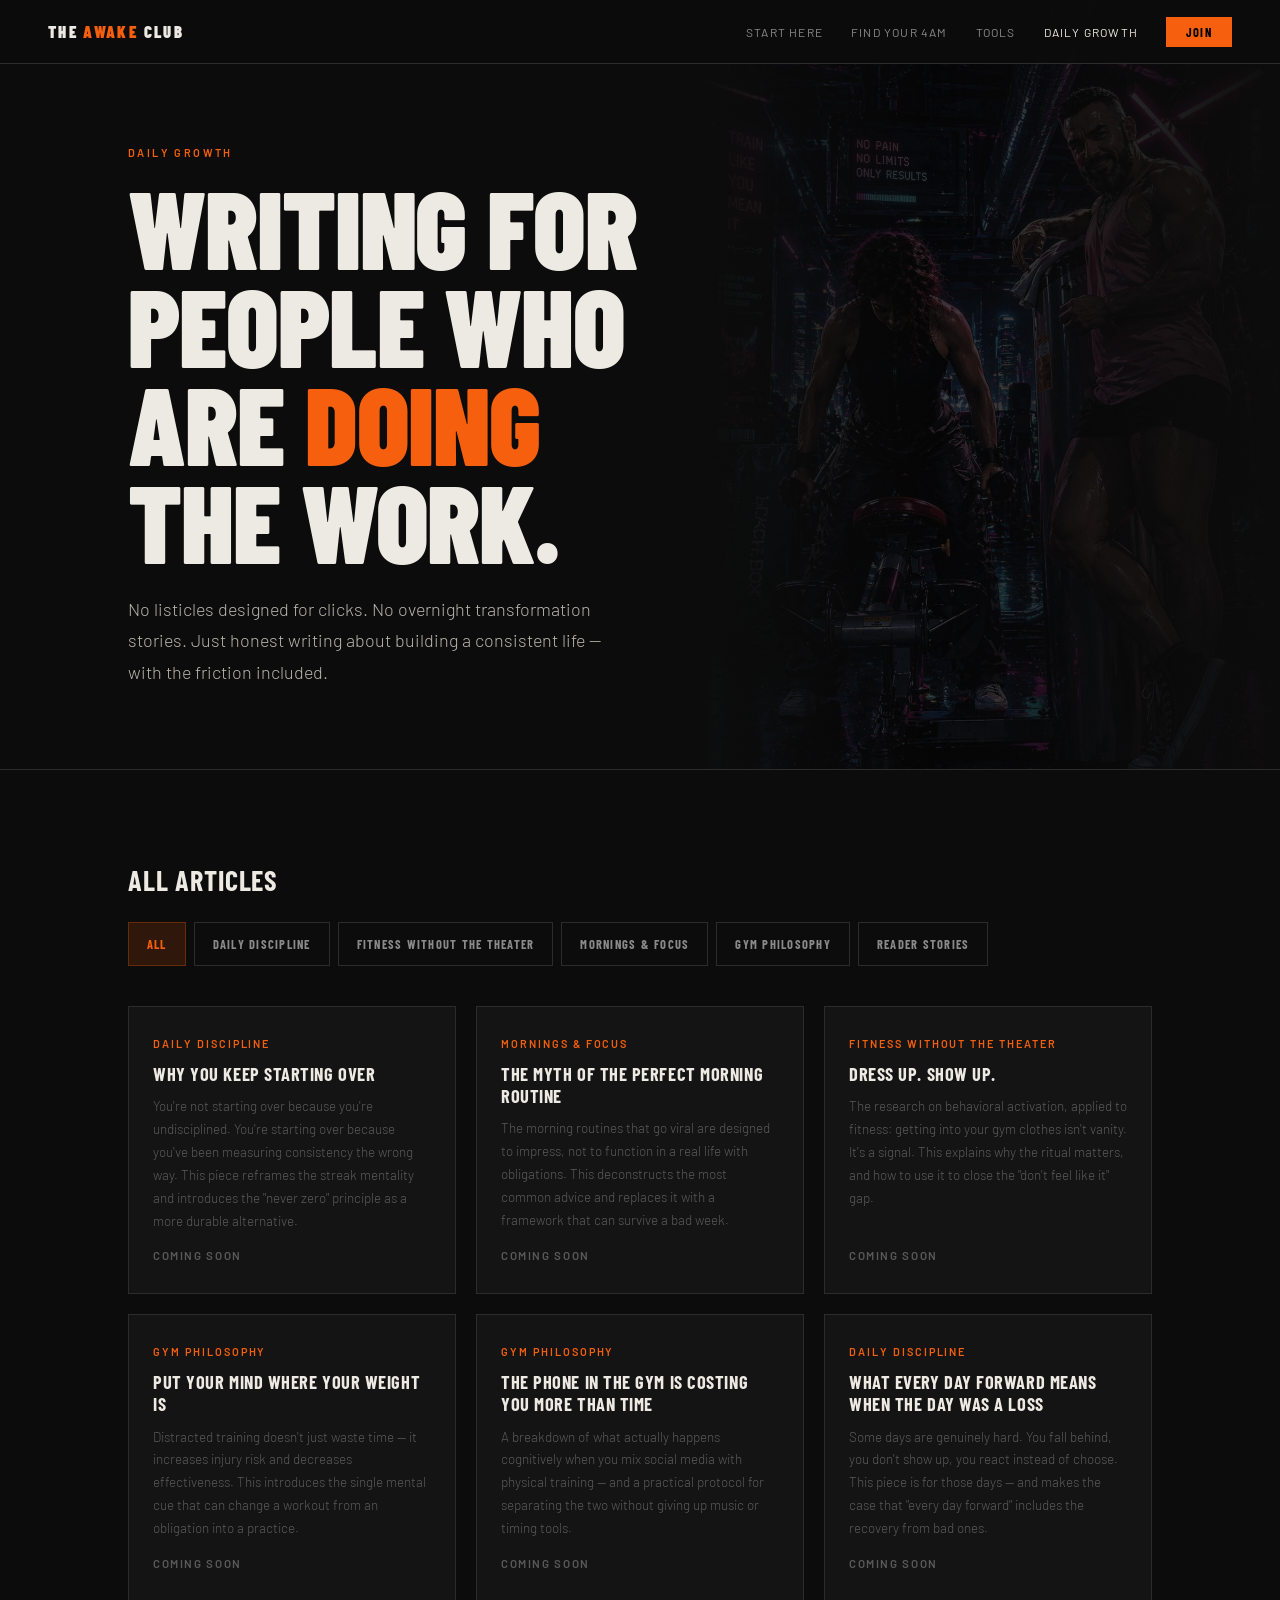
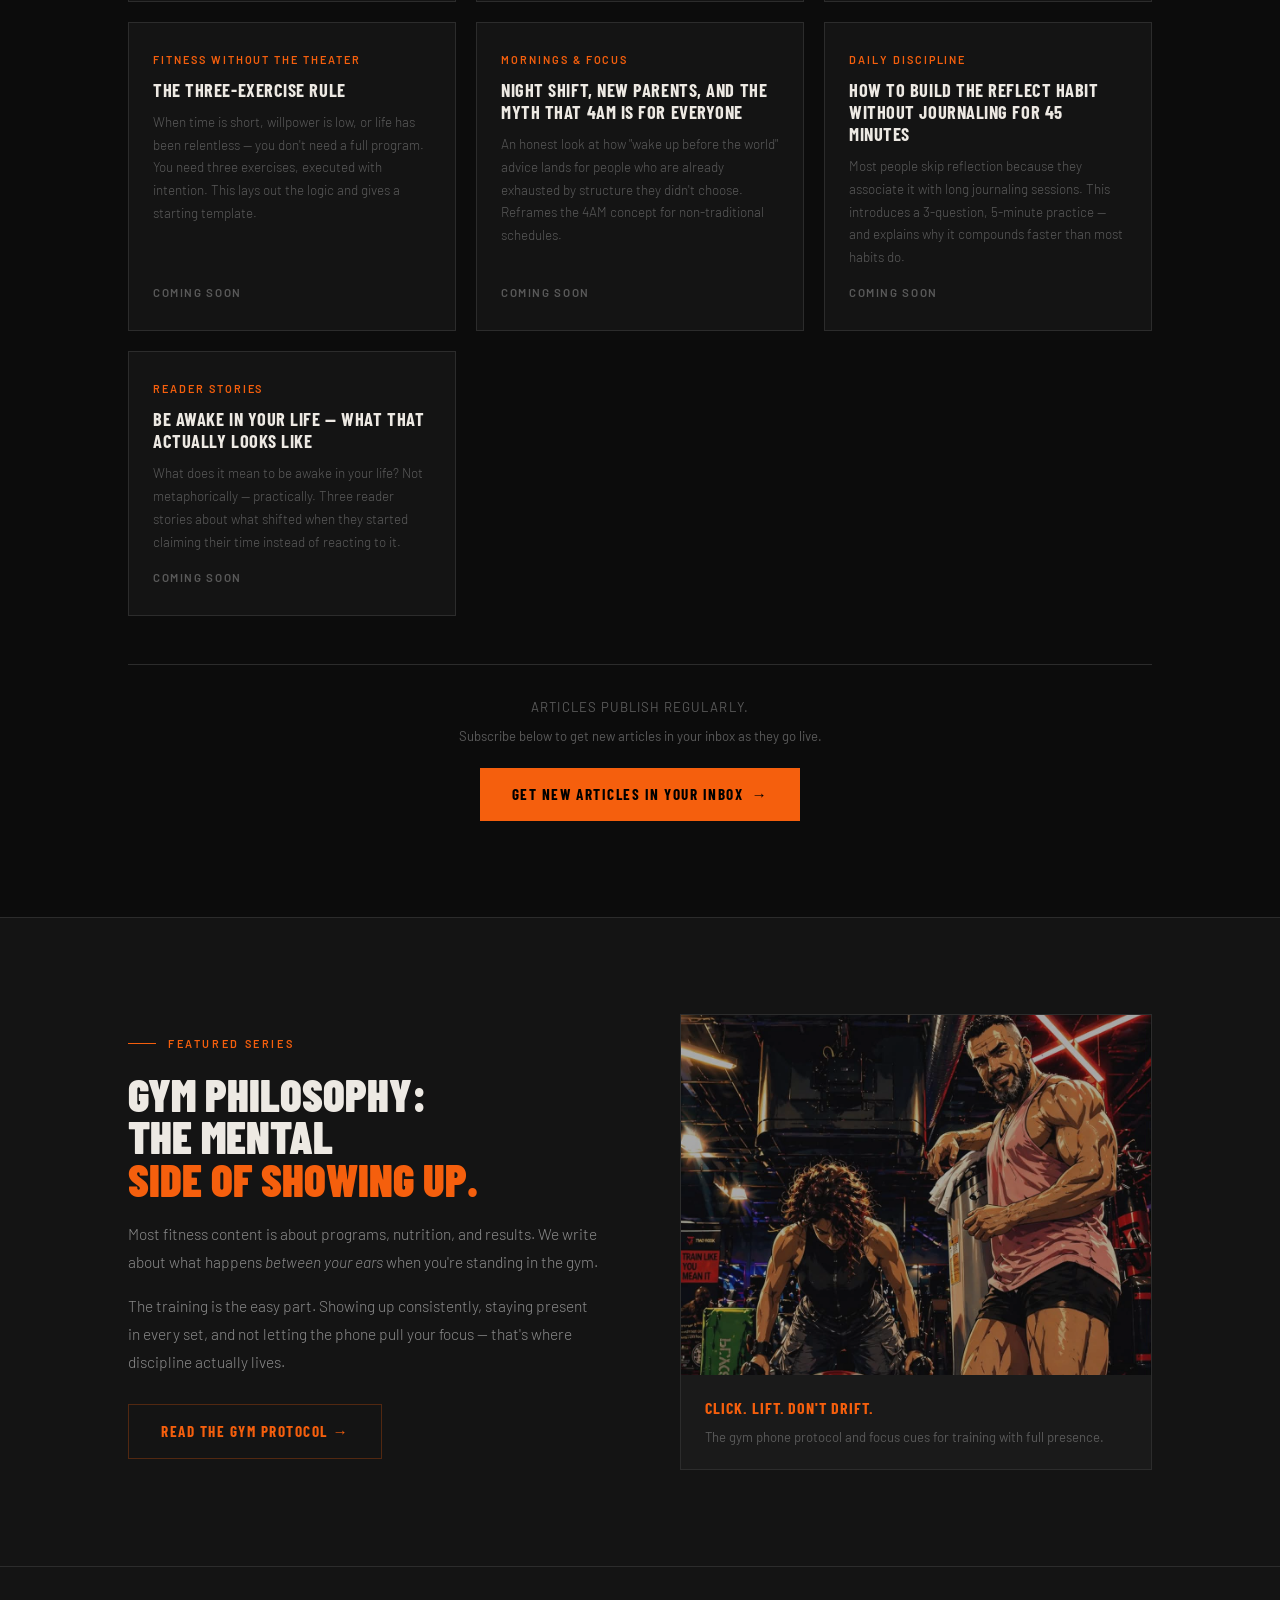
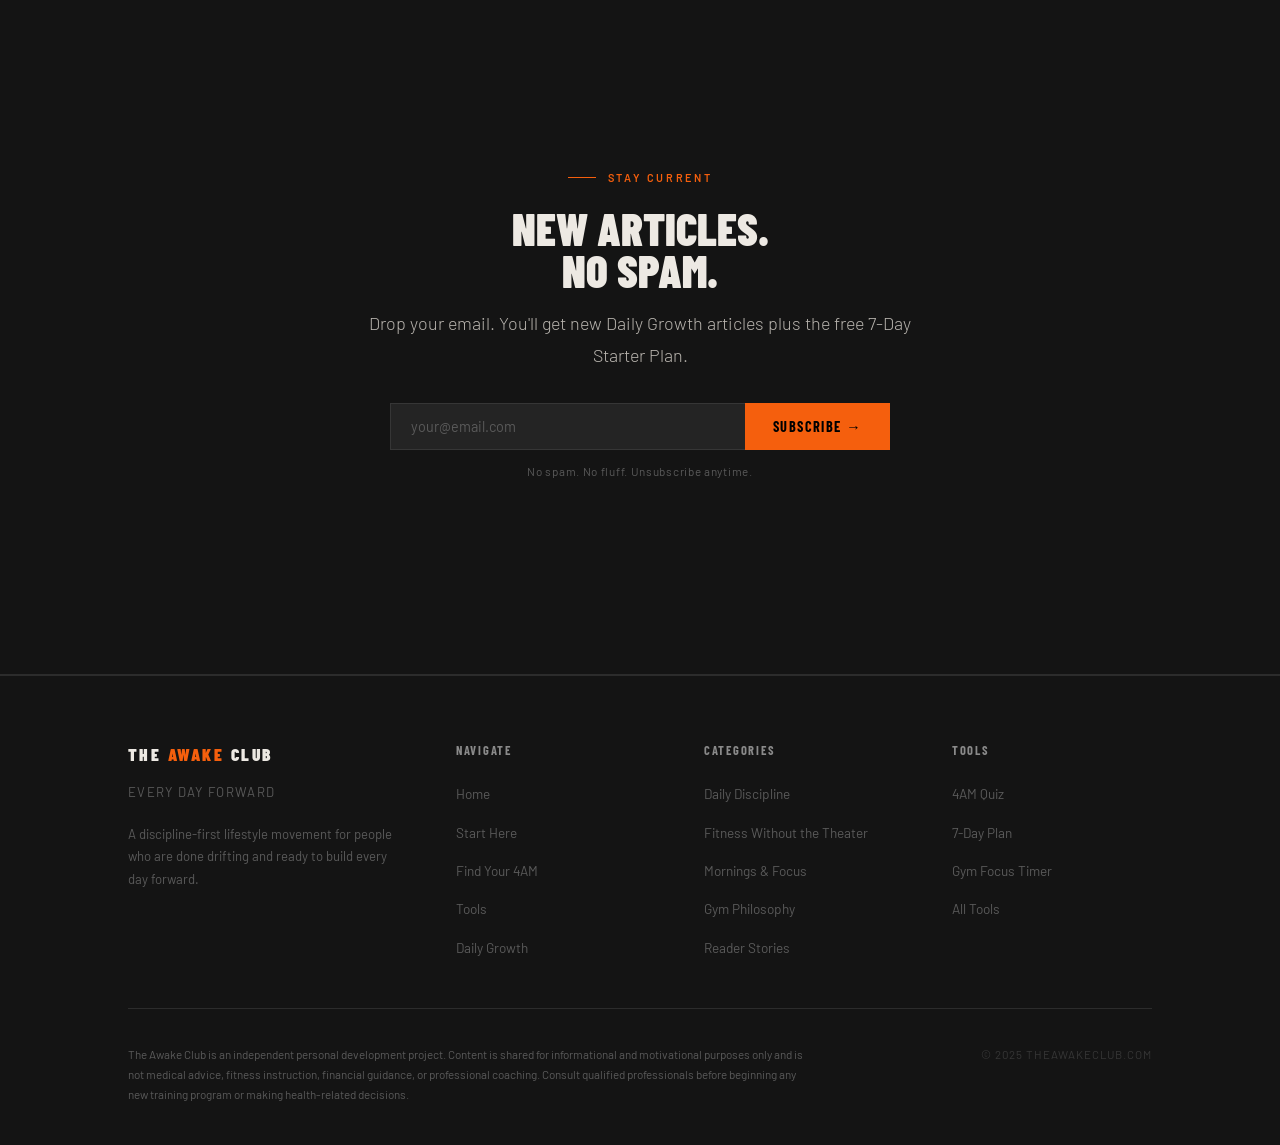
==== daily-growth.html @ c8fefd19 "Upload The Awake Club V1.1 site" ====
<!DOCTYPE html>
<html lang="en">
<head>
  <meta charset="UTF-8">
  <meta name="viewport" content="width=device-width, initial-scale=1.0">
  <title>Daily Growth — Writing for People Who Are Doing the Work | The Awake Club</title>
  <meta name="description" content="Practical writing on discipline, fitness, morning routines, and daily habits from The Awake Club. No fluff. No guaranteed transformations. Honest content for people who actually do the work.">
  <meta name="robots" content="index, follow">
  <link rel="canonical" href="https://theawakeclub.com/daily-growth.html">
  <meta property="og:type" content="website">
  <meta property="og:url" content="https://theawakeclub.com/daily-growth.html">
  <meta property="og:title" content="Daily Growth — The Awake Club">
  <meta property="og:description" content="Practical writing on discipline, fitness, focus, and daily habits. No listicles. No overnight transformations. Just honest writing for people in it.">
  <meta property="og:image" content="https://theawakeclub.com/assets/images/gym-cyberpunk.jpg">
  <link rel="stylesheet" href="style.css">
  <style>
    /*
      FIX #3 — Article cards no longer have fake clickable behavior.
      They show "Coming Soon" labels and don't highlight on hover.
      The CSS .article-card already sets cursor:default and removes hover.
      This block reinforces it and ensures no lingering pointer behavior.
    */
    .article-card {
      cursor: default !important;
      pointer-events: none; /* disable hover state entirely for V1 */
    }
    /* Re-enable pointer events only on the category filter tabs */
    .category-tab { pointer-events: auto; cursor: pointer; }
  </style>
</head>
<body>

<!-- NAV -->
<nav class="site-nav" aria-label="Main navigation">
  <a href="index.html" class="nav-logo">The <span class="accent">Awake</span> Club</a>
  <ul class="nav-links" role="list">
    <li><a href="start-here.html">Start Here</a></li>
    <li><a href="find-your-4am.html">Find Your 4AM</a></li>
    <li><a href="tools.html">Tools</a></li>
    <li><a href="daily-growth.html" class="active">Daily Growth</a></li>
    <li><a href="index.html#community" class="nav-cta">Join</a></li>
  </ul>
  <button class="nav-toggle" aria-label="Open menu" aria-expanded="false">
    <span></span><span></span><span></span>
  </button>
</nav>
<nav class="nav-mobile" aria-label="Mobile navigation">
  <a href="start-here.html">Start Here</a>
  <a href="find-your-4am.html">Find Your 4AM</a>
  <a href="tools.html">Tools</a>
  <a href="daily-growth.html">Daily Growth</a>
  <a href="index.html#community">Join</a>
</nav>

<!-- HERO -->
<section class="page-hero" style="position:relative;overflow:hidden;" aria-labelledby="dg-hed">
  <div style="position:absolute;right:0;top:0;bottom:0;width:45%;overflow:hidden;" aria-hidden="true">
    <img src="assets/images/gym-cyberpunk.jpg" alt=""
         style="width:100%;height:100%;object-fit:cover;object-position:center 15%;filter:brightness(.3) saturate(.6);"
         loading="eager">
    <div style="position:absolute;inset:0;background:linear-gradient(to right, var(--black) 0%, transparent 40%, var(--black) 100%);"></div>
  </div>
  <div class="container" style="position:relative;z-index:1;">
    <p class="eyebrow anim-1" style="margin-bottom:16px;">Daily Growth</p>
    <h1 class="display-xl anim-2" style="margin-bottom:24px;">
      Writing for<br>People Who<br>Are <span class="accent-orange">Doing</span><br>the Work.
    </h1>
    <p class="lead anim-3" style="max-width:480px;">
      No listicles designed for clicks. No overnight transformation stories. Just honest writing about building a consistent life — with the friction included.
    </p>
  </div>
</section>

<!-- ARTICLES + CATEGORY FILTER -->
<section class="section-pad" aria-labelledby="articles-hed">
  <div class="container">

    <div data-reveal>
      <h2 class="display-sm" id="articles-hed" style="margin-bottom:28px;">All Articles</h2>

      <!--
        FIX #3: Category tabs still work (pointer-events: auto in style above).
        Article cards are display-only (pointer-events: none) since no article
        pages exist yet in V1. CTA label changed to "Coming Soon" in the cards below.
      -->
      <div class="category-tabs" role="tablist" aria-label="Filter articles by category">
        <button class="category-tab active" data-filter="all" role="tab" aria-selected="true">All</button>
        <button class="category-tab" data-filter="discipline" role="tab" aria-selected="false">Daily Discipline</button>
        <button class="category-tab" data-filter="fitness" role="tab" aria-selected="false">Fitness Without the Theater</button>
        <button class="category-tab" data-filter="mornings" role="tab" aria-selected="false">Mornings &amp; Focus</button>
        <button class="category-tab" data-filter="gym" role="tab" aria-selected="false">Gym Philosophy</button>
        <button class="category-tab" data-filter="stories" role="tab" aria-selected="false">Reader Stories</button>
      </div>
    </div>

    <!--
      Articles: pointer-events:none via CSS. No <a> wrapper since there's
      nothing to navigate to yet. Changed "Read →" to "Coming Soon" per QA brief option B.
    -->
    <div class="article-grid" data-reveal data-delay="1" role="list" aria-label="Articles" id="articles-list">

      <article class="article-card" data-cat="discipline" role="listitem">
        <span class="article-cat">Daily Discipline</span>
        <h2 class="article-title">Why You Keep Starting Over</h2>
        <p class="article-summary">You're not starting over because you're undisciplined. You're starting over because you've been measuring consistency the wrong way. This piece reframes the streak mentality and introduces the "never zero" principle as a more durable alternative.</p>
        <span class="article-cta">Coming Soon</span>
      </article>

      <article class="article-card" data-cat="mornings" role="listitem">
        <span class="article-cat">Mornings &amp; Focus</span>
        <h2 class="article-title">The Myth of the Perfect Morning Routine</h2>
        <p class="article-summary">The morning routines that go viral are designed to impress, not to function in a real life with obligations. This deconstructs the most common advice and replaces it with a framework that can survive a bad week.</p>
        <span class="article-cta">Coming Soon</span>
      </article>

      <article class="article-card" data-cat="fitness" role="listitem">
        <span class="article-cat">Fitness Without the Theater</span>
        <h2 class="article-title">Dress Up. Show Up.</h2>
        <p class="article-summary">The research on behavioral activation, applied to fitness: getting into your gym clothes isn't vanity. It's a signal. This explains why the ritual matters, and how to use it to close the "don't feel like it" gap.</p>
        <span class="article-cta">Coming Soon</span>
      </article>

      <article class="article-card" data-cat="gym" role="listitem">
        <span class="article-cat">Gym Philosophy</span>
        <h2 class="article-title">Put Your Mind Where Your Weight Is</h2>
        <p class="article-summary">Distracted training doesn't just waste time — it increases injury risk and decreases effectiveness. This introduces the single mental cue that can change a workout from an obligation into a practice.</p>
        <span class="article-cta">Coming Soon</span>
      </article>

      <article class="article-card" data-cat="gym" role="listitem">
        <span class="article-cat">Gym Philosophy</span>
        <h2 class="article-title">The Phone in the Gym Is Costing You More Than Time</h2>
        <p class="article-summary">A breakdown of what actually happens cognitively when you mix social media with physical training — and a practical protocol for separating the two without giving up music or timing tools.</p>
        <span class="article-cta">Coming Soon</span>
      </article>

      <article class="article-card" data-cat="discipline" role="listitem">
        <span class="article-cat">Daily Discipline</span>
        <h2 class="article-title">What Every Day Forward Means When the Day Was a Loss</h2>
        <p class="article-summary">Some days are genuinely hard. You fall behind, you don't show up, you react instead of choose. This piece is for those days — and makes the case that "every day forward" includes the recovery from bad ones.</p>
        <span class="article-cta">Coming Soon</span>
      </article>

      <article class="article-card" data-cat="fitness" role="listitem">
        <span class="article-cat">Fitness Without the Theater</span>
        <h2 class="article-title">The Three-Exercise Rule</h2>
        <p class="article-summary">When time is short, willpower is low, or life has been relentless — you don't need a full program. You need three exercises, executed with intention. This lays out the logic and gives a starting template.</p>
        <span class="article-cta">Coming Soon</span>
      </article>

      <article class="article-card" data-cat="mornings" role="listitem">
        <span class="article-cat">Mornings &amp; Focus</span>
        <h2 class="article-title">Night Shift, New Parents, and the Myth That 4AM Is for Everyone</h2>
        <p class="article-summary">An honest look at how "wake up before the world" advice lands for people who are already exhausted by structure they didn't choose. Reframes the 4AM concept for non-traditional schedules.</p>
        <span class="article-cta">Coming Soon</span>
      </article>

      <article class="article-card" data-cat="discipline" role="listitem">
        <span class="article-cat">Daily Discipline</span>
        <h2 class="article-title">How to Build the Reflect Habit Without Journaling for 45 Minutes</h2>
        <p class="article-summary">Most people skip reflection because they associate it with long journaling sessions. This introduces a 3-question, 5-minute practice — and explains why it compounds faster than most habits do.</p>
        <span class="article-cta">Coming Soon</span>
      </article>

      <article class="article-card" data-cat="stories" role="listitem">
        <span class="article-cat">Reader Stories</span>
        <h2 class="article-title">Be Awake in Your Life — What That Actually Looks Like</h2>
        <p class="article-summary">What does it mean to be awake in your life? Not metaphorically — practically. Three reader stories about what shifted when they started claiming their time instead of reacting to it.</p>
        <span class="article-cta">Coming Soon</span>
      </article>

    </div>

    <div style="margin-top:48px;border-top:1px solid var(--rule);padding-top:32px;text-align:center;" data-reveal>
      <p style="font-size:.82rem;color:var(--muted);letter-spacing:.08em;text-transform:uppercase;margin-bottom:8px;">
        Articles publish regularly.
      </p>
      <p style="font-size:.82rem;color:var(--muted);margin-bottom:20px;">
        Subscribe below to get new articles in your inbox as they go live.
      </p>
      <a href="#subscribe" class="btn btn-primary btn-arrow">Get New Articles in Your Inbox</a>
    </div>

  </div>
</section>

<!-- GYM PHILOSOPHY SPOTLIGHT -->
<section class="section-pad" style="background:var(--charcoal);" aria-labelledby="feature-hed">
  <div class="container">
    <div style="display:grid;grid-template-columns:1fr 1fr;gap:80px;align-items:center;">

      <div data-reveal>
        <p class="section-label">Featured Series</p>
        <h2 class="display-md" id="feature-hed" style="margin-bottom:20px;">
          Gym Philosophy:<br>The Mental<br><span class="accent-orange">Side of Showing Up.</span>
        </h2>
        <p class="body-text" style="margin-bottom:16px;">
          Most fitness content is about programs, nutrition, and results. We write about what happens <em>between your ears</em> when you're standing in the gym.
        </p>
        <p class="body-text" style="margin-bottom:28px;">
          The training is the easy part. Showing up consistently, staying present in every set, and not letting the phone pull your focus — that's where discipline actually lives.
        </p>
        <a href="tools.html#cld-section" class="btn btn-outline-orange">Read the Gym Protocol →</a>
      </div>

      <div data-reveal data-delay="2">
        <div style="border:1px solid var(--rule);overflow:hidden;">
          <img src="assets/images/gym-anime.jpg"
               alt="Stylized training — focus and presence in the gym"
               loading="lazy"
               style="width:100%;height:360px;object-fit:cover;object-position:center 20%;display:block;filter:brightness(.72) saturate(.85);">
          <div style="padding:20px 24px;background:var(--dark);">
            <p style="font-family:var(--font-display);font-weight:700;font-size:1rem;text-transform:uppercase;letter-spacing:.06em;color:var(--orange);">Click. Lift. Don't Drift.</p>
            <p style="font-size:.82rem;color:var(--muted);margin-top:6px;">The gym phone protocol and focus cues for training with full presence.</p>
          </div>
        </div>
      </div>

    </div>
  </div>
</section>

<!-- EMAIL CAPTURE -->
<section class="email-section section-pad" id="subscribe" aria-labelledby="dg-email-hed">
  <div class="email-inner">
    <p class="section-label" style="justify-content:center;" data-reveal>Stay Current</p>
    <h2 class="display-md" id="dg-email-hed" data-reveal data-delay="1" style="margin-bottom:16px;">
      New Articles.<br>No Spam.
    </h2>
    <p class="lead" data-reveal data-delay="2" style="margin-bottom:8px;">
      Drop your email. You'll get new Daily Growth articles plus the free 7-Day Starter Plan.
    </p>
    <div data-reveal data-delay="3">
      <!-- TODO: Connect to Mailchimp / Buttondown / ConvertKit — tag subscriber as "daily-growth" -->
      <form class="email-form" action="#" method="post" aria-label="Subscribe to Daily Growth">
        <input type="email" name="email" placeholder="your@email.com" required aria-label="Email address">
        <button type="submit">Subscribe →</button>
      </form>
      <p class="email-fine">No spam. No fluff. Unsubscribe anytime.</p>
    </div>
  </div>
</section>

<!-- FOOTER -->
<footer class="site-footer" role="contentinfo">
  <div class="container">
    <div class="footer-grid">
      <div class="footer-brand">
        <a href="index.html" class="nav-logo">The <span class="accent">Awake</span> Club</a>
        <p class="footer-tagline">Every Day Forward</p>
        <p>A discipline-first lifestyle movement for people who are done drifting and ready to build every day forward.</p>
      </div>
      <div class="footer-col">
        <h4>Navigate</h4>
        <ul>
          <li><a href="index.html">Home</a></li>
          <li><a href="start-here.html">Start Here</a></li>
          <li><a href="find-your-4am.html">Find Your 4AM</a></li>
          <li><a href="tools.html">Tools</a></li>
          <li><a href="daily-growth.html">Daily Growth</a></li>
        </ul>
      </div>
      <div class="footer-col">
        <h4>Categories</h4>
        <ul>
          <li><a href="daily-growth.html">Daily Discipline</a></li>
          <li><a href="daily-growth.html">Fitness Without the Theater</a></li>
          <li><a href="daily-growth.html">Mornings &amp; Focus</a></li>
          <li><a href="daily-growth.html">Gym Philosophy</a></li>
          <li><a href="daily-growth.html">Reader Stories</a></li>
        </ul>
      </div>
      <div class="footer-col">
        <h4>Tools</h4>
        <ul>
          <li><a href="find-your-4am.html">4AM Quiz</a></li>
          <li><a href="tools.html">7-Day Plan</a></li>
          <li><a href="tools.html">Gym Focus Timer</a></li>
          <li><a href="tools.html">All Tools</a></li>
        </ul>
      </div>
    </div>
    <div class="footer-bottom">
      <p class="footer-disclaimer">
        The Awake Club is an independent personal development project. Content is shared for informational and motivational purposes only and is not medical advice, fitness instruction, financial guidance, or professional coaching. Consult qualified professionals before beginning any new training program or making health-related decisions.
      </p>
      <p class="footer-copy">© 2025 theawakeclub.com</p>
    </div>
  </div>
</footer>

<script src="script.js"></script>
</body>
</html>
---- style.css ----
/* ============================================
   THE AWAKE CLUB — style.css  v1.1
   QA: mobile quiz fix, checklist click fix,
       nav overflow, image crop improvements
   ============================================ */

@import url('https://fonts.googleapis.com/css2?family=Barlow+Condensed:ital,wght@0,300;0,400;0,600;0,700;0,900;1,700&family=Barlow:ital,wght@0,300;0,400;0,500;0,600;1,300&display=swap');

/* ---- RESET & BASE ---- */
*, *::before, *::after { box-sizing: border-box; margin: 0; padding: 0; }

:root {
  --black:         #0c0c0c;
  --charcoal:      #141414;
  --dark:          #1a1a1a;
  --mid:           #242424;
  --rule:          #2c2c2c;
  --rule-light:    #363636;
  --muted:         #5a5a5a;
  --steel:         #8a8a8a;
  --silver:        #b8b4ae;
  --white:         #ede9e3;
  --orange:        #f55f0d;
  --orange-mid:    #c44d0a;
  --orange-glow:   rgba(245,95,13,0.15);
  --orange-border: rgba(245,95,13,0.28);
  --font-display:  'Barlow Condensed', sans-serif;
  --font-body:     'Barlow', sans-serif;
  --max-width:     1120px;
  --nav-height:    64px;
}

html { scroll-behavior: smooth; font-size: 16px; }

body {
  background: var(--black);
  color: var(--white);
  font-family: var(--font-body);
  font-weight: 400;
  line-height: 1.65;
  overflow-x: hidden;
  -webkit-font-smoothing: antialiased;
}

img { max-width: 100%; display: block; }
a { color: inherit; text-decoration: none; }
ul { list-style: none; }

/* ---- UTILITY ---- */
.container { max-width: var(--max-width); margin: 0 auto; padding: 0 48px; }

.section-label {
  display: inline-flex; align-items: center; gap: 12px;
  font-size: 0.68rem; font-weight: 600; letter-spacing: 0.24em;
  text-transform: uppercase; color: var(--orange); margin-bottom: 20px;
}
.section-label::before {
  content: ''; display: block; width: 28px; height: 1px;
  background: var(--orange); flex-shrink: 0;
}

.eyebrow { font-size: 0.68rem; font-weight: 600; letter-spacing: 0.22em; text-transform: uppercase; color: var(--orange); }

/* ---- BUTTONS ---- */
.btn {
  display: inline-flex; align-items: center; gap: 8px;
  font-family: var(--font-display); font-weight: 700; font-size: 0.95rem;
  letter-spacing: 0.1em; text-transform: uppercase;
  padding: 14px 32px; cursor: pointer; border: none;
  transition: all 0.2s ease; position: relative; text-decoration: none;
}
.btn-primary { background: var(--orange); color: #000; }
.btn-primary:hover { background: #ff7228; transform: translateY(-1px); box-shadow: 0 8px 24px rgba(245,95,13,0.3); }
.btn-ghost { background: transparent; color: var(--white); border: 1px solid var(--rule-light); }
.btn-ghost:hover { border-color: var(--steel); background: rgba(255,255,255,0.04); }
.btn-outline-orange { background: transparent; color: var(--orange); border: 1px solid var(--orange-border); }
.btn-outline-orange:hover { background: var(--orange-glow); border-color: var(--orange); }
.btn-arrow::after { content: '→'; font-style: normal; }

/* ---- NAVIGATION ---- */
.site-nav {
  position: fixed; top: 0; left: 0; right: 0; z-index: 200;
  height: var(--nav-height);
  display: flex; align-items: center; justify-content: space-between;
  /* FIX: prevent overflow on narrow viewports */
  padding: 0 48px;
  min-width: 0;
  background: rgba(12,12,12,0.93);
  backdrop-filter: blur(12px); -webkit-backdrop-filter: blur(12px);
  border-bottom: 1px solid var(--rule);
  transition: background 0.3s;
}
.nav-logo {
  font-family: var(--font-display); font-weight: 900; font-size: 1.05rem;
  letter-spacing: 0.14em; text-transform: uppercase; color: var(--white);
  white-space: nowrap; flex-shrink: 0;
}
.nav-logo .accent { color: var(--orange); }

.nav-links { display: flex; align-items: center; gap: 28px; }
.nav-links a {
  font-size: 0.75rem; letter-spacing: 0.1em; text-transform: uppercase;
  color: var(--steel); transition: color 0.2s; white-space: nowrap;
}
.nav-links a:hover, .nav-links a.active { color: var(--white); }
.nav-cta {
  background: var(--orange) !important; color: #000 !important;
  padding: 8px 20px;
  font-family: var(--font-display); font-weight: 700 !important;
  font-size: 0.78rem !important; letter-spacing: 0.1em !important;
}
.nav-cta:hover { background: #ff7228 !important; }

/* FIX: Hamburger — min tap target 44px */
.nav-toggle {
  display: none; flex-direction: column; gap: 5px; cursor: pointer;
  background: none; border: none;
  padding: 10px; /* increases tap area */
  min-width: 44px; min-height: 44px;
  align-items: center; justify-content: center;
}
.nav-toggle span { display: block; width: 24px; height: 1.5px; background: var(--white); transition: all 0.3s; }

/* Mobile nav — FIX: no overflow, properly contained */
.nav-mobile {
  display: none;
  position: fixed;
  top: var(--nav-height); left: 0; right: 0;
  /* FIX: full viewport width, no overflow */
  width: 100%; max-width: 100vw;
  background: var(--charcoal);
  border-bottom: 1px solid var(--rule);
  padding: 24px 20px;
  z-index: 199;
  flex-direction: column; gap: 4px;
  /* FIX: prevent body scroll when open */
  overflow-y: auto;
}
.nav-mobile.open { display: flex; }
.nav-mobile a {
  font-size: 1.05rem; letter-spacing: 0.08em; text-transform: uppercase;
  color: var(--silver); font-family: var(--font-display); font-weight: 700;
  transition: color 0.2s;
  /* FIX: 44px min tap target on mobile */
  padding: 12px 8px;
  border-bottom: 1px solid var(--rule);
  display: block;
  min-height: 44px;
}
.nav-mobile a:last-child { border-bottom: none; }
.nav-mobile a:hover { color: var(--orange); }

/* ---- PAGE HERO ---- */
.page-hero {
  padding-top: calc(var(--nav-height) + 80px);
  padding-bottom: 80px;
  border-bottom: 1px solid var(--rule);
}

/* ---- SECTION DEFAULTS ---- */
section { border-bottom: 1px solid var(--rule); }
.section-pad { padding: 96px 0; }
.section-pad-sm { padding: 64px 0; }

/* ---- TYPOGRAPHY ---- */
.display-xl {
  font-family: var(--font-display); font-weight: 900;
  font-size: clamp(4rem, 8.5vw, 9rem);
  line-height: 0.9; text-transform: uppercase; letter-spacing: -0.01em;
}
.display-lg {
  font-family: var(--font-display); font-weight: 900;
  font-size: clamp(2.8rem, 5vw, 5rem);
  line-height: 0.93; text-transform: uppercase; letter-spacing: -0.01em;
}
.display-md {
  font-family: var(--font-display); font-weight: 900;
  font-size: clamp(2rem, 3.5vw, 3.4rem);
  line-height: 0.95; text-transform: uppercase;
}
.display-sm {
  font-family: var(--font-display); font-weight: 700;
  font-size: clamp(1.4rem, 2.2vw, 2rem);
  line-height: 1; text-transform: uppercase; letter-spacing: 0.03em;
}
.accent-orange { color: var(--orange); }

.lead { font-size: clamp(1rem, 1.4vw, 1.12rem); font-weight: 300; color: var(--silver); line-height: 1.78; }
.lead strong { color: var(--white); font-weight: 500; }
.body-text { font-size: 0.97rem; font-weight: 300; color: var(--steel); line-height: 1.8; }
.body-text strong { color: var(--silver); font-weight: 500; }

/* ---- DIVIDERS ---- */
.hr-rule { border: none; border-top: 1px solid var(--rule); margin: 48px 0; }

/* ---- PRINCIPLE STACK ---- */
.principle-stack {
  display: flex; flex-direction: column; gap: 1px;
  background: var(--rule); border: 1px solid var(--rule);
}
.principle-item { background: var(--charcoal); padding: 22px 28px; display: flex; flex-direction: column; gap: 4px; }
.principle-item:hover { background: var(--dark); }
.principle-word { font-family: var(--font-display); font-weight: 700; font-size: 1.2rem; text-transform: uppercase; letter-spacing: 0.05em; color: var(--white); line-height: 1; }
.principle-desc { font-size: 0.75rem; color: var(--muted); letter-spacing: 0.06em; text-transform: uppercase; }

/* ---- AWAKE CODE GRID ---- */
.code-grid { display: grid; grid-template-columns: repeat(4, 1fr); gap: 1px; background: var(--rule); }
.code-card {
  background: var(--black); padding: 40px 28px 36px;
  position: relative; overflow: hidden; transition: background 0.25s;
}
.code-card:hover { background: var(--charcoal); }
.code-card::before {
  content: attr(data-num); position: absolute; top: 16px; right: 18px;
  font-family: var(--font-display); font-weight: 900; font-size: 5rem; line-height: 1;
  color: rgba(255,255,255,0.03); pointer-events: none;
}
.code-word { display: block; font-family: var(--font-display); font-weight: 900; font-size: 2.1rem; text-transform: uppercase; letter-spacing: 0.04em; color: var(--orange); margin-bottom: 14px; }
.code-tagline { font-family: var(--font-display); font-weight: 700; font-size: 0.95rem; text-transform: uppercase; letter-spacing: 0.05em; color: var(--white); margin-bottom: 14px; line-height: 1.3; }
.code-body { font-size: 0.86rem; font-weight: 300; color: var(--muted); line-height: 1.75; }

/* ---- GYM TENETS ---- */
.tenet-grid { display: grid; grid-template-columns: repeat(3, 1fr); gap: 20px; }
.tenet-card { border: 1px solid var(--rule); padding: 32px 28px; transition: border-color 0.2s, background 0.2s; }
.tenet-card:hover { border-color: var(--rule-light); background: var(--charcoal); }
.tenet-hed { font-family: var(--font-display); font-weight: 900; font-size: 1.3rem; text-transform: uppercase; letter-spacing: 0.04em; color: var(--orange); margin-bottom: 14px; line-height: 1.1; }
.tenet-body { font-size: 0.88rem; font-weight: 300; color: var(--muted); line-height: 1.75; }

/* ---- TOOLS GRID ---- */
.tools-grid { display: grid; grid-template-columns: repeat(3, 1fr); gap: 1px; background: var(--rule); border: 1px solid var(--rule); }
.tool-card {
  background: var(--charcoal); padding: 32px 28px;
  display: flex; flex-direction: column; gap: 12px;
  transition: background 0.2s; position: relative;
  text-decoration: none; color: inherit;
}
.tool-card:hover { background: var(--dark); }
.tool-card.coming-soon { opacity: 0.5; pointer-events: none; }
.tool-icon { font-size: 1.4rem; line-height: 1; margin-bottom: 4px; color: var(--orange); }
.tool-name { font-family: var(--font-display); font-weight: 700; font-size: 1.05rem; text-transform: uppercase; letter-spacing: 0.06em; color: var(--white); line-height: 1.2; }
.tool-desc { font-size: 0.84rem; font-weight: 300; color: var(--muted); line-height: 1.65; flex: 1; }
.tool-status { font-size: 0.68rem; font-weight: 600; letter-spacing: 0.16em; text-transform: uppercase; color: var(--orange); margin-top: auto; }
.tool-status.soon { color: var(--muted); }
.tool-arrow { position: absolute; top: 28px; right: 24px; font-size: 1rem; color: var(--rule-light); transition: color 0.2s, transform 0.2s; }
.tool-card:hover .tool-arrow { color: var(--orange); transform: translate(2px, -2px); }

/* ---- ARTICLE CARDS ---- */
.article-grid { display: grid; grid-template-columns: repeat(3, 1fr); gap: 20px; }
.article-card {
  background: var(--charcoal); padding: 28px 24px;
  border: 1px solid var(--rule); display: flex; flex-direction: column; gap: 10px;
  transition: border-color 0.2s, background 0.2s; text-decoration: none; color: inherit;
  /* FIX: remove pointer cursor since cards don't navigate yet */
  cursor: default;
}
/* FIX: no hover highlight since cards don't go anywhere in V1 */
.article-cat { font-size: 0.68rem; font-weight: 600; letter-spacing: 0.18em; text-transform: uppercase; color: var(--orange); }
.article-title { font-family: var(--font-display); font-weight: 700; font-size: 1.15rem; text-transform: uppercase; letter-spacing: 0.03em; color: var(--white); line-height: 1.2; }
.article-summary { font-size: 0.84rem; font-weight: 300; color: var(--muted); line-height: 1.7; flex: 1; }
/* FIX: "Coming Soon" label instead of fake "Read →" CTA */
.article-cta {
  font-size: 0.72rem; font-weight: 600; letter-spacing: 0.14em;
  text-transform: uppercase; color: var(--muted); margin-top: 4px;
}

/* ---- EMAIL CAPTURE ---- */
.email-section { background: var(--charcoal); }
.email-inner { max-width: 640px; margin: 0 auto; text-align: center; padding: 96px 48px; }
.email-form { display: flex; gap: 0; margin: 32px auto 12px; max-width: 500px; }
.email-form input[type="email"] {
  flex: 1; background: var(--mid); border: 1px solid var(--rule-light); border-right: none;
  color: var(--white); font-family: var(--font-body); font-size: 0.9rem;
  padding: 14px 20px; outline: none; transition: border-color 0.2s;
  /* FIX: prevent shrinking below readable size on mobile */
  min-width: 0;
}
.email-form input[type="email"]:focus { border-color: var(--orange); }
.email-form input[type="email"]::placeholder { color: var(--muted); }
.email-form button {
  background: var(--orange); color: #000; border: none;
  font-family: var(--font-display); font-weight: 700; font-size: 0.9rem;
  letter-spacing: 0.1em; text-transform: uppercase;
  padding: 14px 28px; cursor: pointer; white-space: nowrap;
  transition: background 0.2s;
  /* FIX: 44px min tap target */
  min-height: 44px;
}
.email-form button:hover { background: #ff7228; }
.email-fine { font-size: 0.73rem; color: var(--muted); letter-spacing: 0.06em; }

/* ---- BLOCKQUOTE / PULL QUOTE ---- */
.pull-quote { border-left: 3px solid var(--orange); padding: 16px 0 16px 28px; margin: 40px 0; }
.pull-quote p { font-family: var(--font-display); font-weight: 700; font-size: clamp(1.3rem, 2.2vw, 1.8rem); text-transform: uppercase; letter-spacing: 0.04em; color: var(--white); line-height: 1.25; }

/* ---- IMAGE TREATMENTS ---- */
.img-overlay { position: relative; overflow: hidden; }
.img-overlay img { width: 100%; height: 100%; object-fit: cover; display: block; }
.img-overlay::after { content: ''; position: absolute; inset: 0; background: linear-gradient(to right, rgba(12,12,12,0.88) 0%, rgba(12,12,12,0.3) 60%, transparent 100%); pointer-events: none; }
.img-overlay.overlay-bottom::after { background: linear-gradient(to top, rgba(12,12,12,0.9) 0%, rgba(12,12,12,0.4) 50%, transparent 100%); }
.img-overlay.overlay-uniform::after { background: rgba(12,12,12,0.6); }

/* ============================================
   QUIZ — Mobile-first approach (FIX #1)
   ============================================ */
.quiz-question {
  border: 1px solid var(--rule);
  padding: 28px 24px 24px;
  margin-bottom: 16px;
  background: var(--charcoal);
}
.quiz-q-text {
  font-family: var(--font-display); font-weight: 700; font-size: 1.05rem;
  text-transform: uppercase; letter-spacing: 0.04em; color: var(--white);
  margin-bottom: 16px; line-height: 1.3;
}
.quiz-q-num { color: var(--orange); margin-right: 8px; }

.quiz-options { display: flex; flex-direction: column; gap: 8px; }

/* FIX: quiz option rows — full width, proper tap targets, no cramping */
.quiz-option {
  display: flex; align-items: flex-start; gap: 12px;
  padding: 12px 16px;
  border: 1px solid var(--rule); cursor: pointer;
  transition: border-color 0.18s, background 0.18s;
  background: var(--dark);
  /* FIX: min tap target */
  min-height: 44px;
  width: 100%;
}
.quiz-option:hover { border-color: var(--orange-border); background: var(--orange-glow); }
.quiz-option input[type="radio"] {
  accent-color: var(--orange);
  /* FIX: larger click target for the radio itself */
  width: 18px; height: 18px;
  min-width: 18px; min-height: 18px;
  flex-shrink: 0; margin-top: 3px;
  cursor: pointer;
}
.quiz-option label {
  font-size: 0.88rem; color: var(--silver); cursor: pointer;
  line-height: 1.5;
  /* FIX: label takes full remaining width for click area */
  flex: 1;
  display: block;
}

/* FIX: quiz result card — full width, readable on mobile */
.quiz-result-card {
  background: var(--charcoal);
  border: 1px solid var(--orange-border);
  padding: 32px 24px;
  margin-top: 8px;
  /* FIX: no overflow, full width */
  width: 100%;
  box-sizing: border-box;
}

/* ---- CATEGORY PILLS ---- */
.category-tabs { display: flex; flex-wrap: wrap; gap: 8px; margin-bottom: 40px; }
.category-tab {
  font-family: var(--font-display); font-size: 0.78rem; font-weight: 700;
  letter-spacing: 0.1em; text-transform: uppercase; padding: 8px 18px;
  border: 1px solid var(--rule); color: var(--steel); cursor: pointer;
  transition: all 0.18s; background: none;
  /* FIX: min tap target */
  min-height: 44px;
}
.category-tab:hover, .category-tab.active { border-color: var(--orange-border); color: var(--orange); background: var(--orange-glow); }

/* ---- COMMUNITY SECTION ---- */
.community-section { background: var(--dark); }
.check-in-grid { display: grid; grid-template-columns: repeat(4, 1fr); gap: 1px; background: var(--rule); border: 1px solid var(--rule); margin: 40px 0; }
.check-item { background: var(--charcoal); padding: 24px 20px; text-align: center; }
.check-icon { font-size: 1.5rem; margin-bottom: 10px; display: block; }
.check-label { font-family: var(--font-display); font-weight: 700; font-size: 0.88rem; text-transform: uppercase; letter-spacing: 0.08em; color: var(--silver); }

/* ---- FOOTER ---- */
.site-footer { background: var(--charcoal); border-top: 1px solid var(--rule); padding: 64px 0 40px; }
.footer-grid { display: grid; grid-template-columns: 1.4fr 1fr 1fr 1fr; gap: 48px; padding-bottom: 48px; border-bottom: 1px solid var(--rule); margin-bottom: 36px; }
.footer-brand .nav-logo { font-size: 1.1rem; display: block; margin-bottom: 12px; }
.footer-tagline { font-size: 0.78rem; color: var(--muted); letter-spacing: 0.1em; text-transform: uppercase; margin-bottom: 20px; }
.footer-brand p { font-size: 0.82rem; color: var(--muted); line-height: 1.7; max-width: 280px; }
.footer-col h4 { font-family: var(--font-display); font-weight: 700; font-size: 0.78rem; text-transform: uppercase; letter-spacing: 0.14em; color: var(--steel); margin-bottom: 20px; }
.footer-col ul { display: flex; flex-direction: column; gap: 12px; }
.footer-col ul li a { font-size: 0.85rem; color: var(--muted); transition: color 0.2s; }
.footer-col ul li a:hover { color: var(--white); }
.footer-bottom { display: flex; justify-content: space-between; align-items: flex-start; gap: 32px; flex-wrap: wrap; }
.footer-disclaimer { font-size: 0.73rem; color: var(--muted); line-height: 1.7; max-width: 680px; }
.footer-copy { font-size: 0.72rem; color: var(--rule-light); letter-spacing: 0.08em; text-transform: uppercase; white-space: nowrap; }

/* ---- HERO GHOST TEXT ---- */
.hero-ghost { position: absolute; pointer-events: none; user-select: none; font-family: var(--font-display); font-weight: 900; text-transform: uppercase; color: rgba(255,255,255,0.022); letter-spacing: -0.02em; line-height: 0.85; z-index: 0; }

/* ---- STAT/NUMBER CALLOUT ---- */
.stat-row { display: flex; gap: 0; border: 1px solid var(--rule); background: var(--rule); }
.stat-item { flex: 1; background: var(--charcoal); padding: 28px 24px; text-align: center; }
.stat-num { font-family: var(--font-display); font-weight: 900; font-size: 2.8rem; line-height: 1; color: var(--orange); margin-bottom: 6px; }
.stat-label { font-size: 0.75rem; font-weight: 600; letter-spacing: 0.14em; text-transform: uppercase; color: var(--muted); }

/* ---- INDEX HERO ---- */
.hero-index {
  position: relative; min-height: 100vh;
  display: flex; flex-direction: column; justify-content: center;
  padding-top: var(--nav-height); overflow: hidden;
}
.hero-index .hero-bg { position: absolute; inset: 0; z-index: 0; }
.hero-index .hero-bg img {
  width: 100%; height: 100%; object-fit: cover;
  /* FIX: center-top crop keeps subjects in frame */
  object-position: center 20%;
  filter: brightness(0.38) saturate(0.7);
}
.hero-index .hero-bg::after {
  content: ''; position: absolute; inset: 0;
  background:
    linear-gradient(to right, rgba(12,12,12,0.95) 30%, rgba(12,12,12,0.5) 65%, rgba(12,12,12,0.2) 100%),
    linear-gradient(to top, rgba(12,12,12,0.8) 0%, transparent 40%);
}
.hero-index .hero-content { position: relative; z-index: 1; padding: 80px 48px; max-width: 780px; }
.hero-index .hero-content .display-xl em { font-style: normal; color: var(--orange); }
.hero-scroll-hint { position: absolute; bottom: 36px; left: 48px; z-index: 2; display: flex; align-items: center; gap: 10px; font-size: 0.68rem; letter-spacing: 0.18em; text-transform: uppercase; color: var(--muted); writing-mode: vertical-rl; transform: rotate(180deg); }

/* ---- 4AM BRIDGE ---- */
.bridge-section { position: relative; overflow: hidden; background: var(--charcoal); }
.bridge-bg-num { position: absolute; right: -20px; top: 50%; transform: translateY(-50%); font-family: var(--font-display); font-weight: 900; font-size: clamp(12rem, 22vw, 26rem); color: rgba(245,95,13,0.04); line-height: 1; pointer-events: none; user-select: none; letter-spacing: -0.04em; }

/* ---- GYM SECTION ---- */
.gym-section { background: var(--charcoal); }
.gym-photo-panel { position: relative; overflow: hidden; }
.gym-photo-panel img {
  width: 100%; height: 100%; object-fit: cover;
  /* FIX: center-top keeps subjects visible */
  object-position: center 15%;
  display: block; min-height: 440px;
  filter: brightness(0.75) saturate(0.85);
}
.gym-photo-panel::before { content: ''; position: absolute; inset: 0; z-index: 1; background: linear-gradient(to right, transparent 40%, var(--charcoal) 100%); }

/* ---- FIND YOUR 4AM PAGE ---- */
.fam-hero { position: relative; overflow: hidden; background: var(--charcoal); }
.fam-hero-img { position: absolute; right: 0; top: 0; bottom: 0; width: 50%; overflow: hidden; }
.fam-hero-img img {
  width: 100%; height: 100%; object-fit: cover;
  /* FIX: center 20% keeps subjects in upper portion of frame */
  object-position: center 20%;
  filter: brightness(0.55) saturate(0.8);
}
.fam-hero-img::before { content: ''; position: absolute; inset: 0; z-index: 1; background: linear-gradient(to right, var(--charcoal) 0%, transparent 40%); }

/* ---- PERSONA CARDS ---- */
.persona-grid { display: grid; grid-template-columns: repeat(3, 1fr); gap: 1px; background: var(--rule); border: 1px solid var(--rule); }
.persona-card { background: var(--charcoal); padding: 28px 24px; }
.persona-type { font-family: var(--font-display); font-weight: 900; font-size: 1rem; text-transform: uppercase; letter-spacing: 0.08em; color: var(--orange); margin-bottom: 8px; }
.persona-desc { font-size: 0.86rem; font-weight: 300; color: var(--muted); line-height: 1.65; }
.persona-4am { font-family: var(--font-display); font-weight: 700; font-size: 0.9rem; text-transform: uppercase; letter-spacing: 0.08em; color: var(--white); margin-top: 12px; padding-top: 12px; border-top: 1px solid var(--rule); }

/* ---- START HERE STEPS ---- */
.step-list { display: flex; flex-direction: column; gap: 1px; background: var(--rule); border: 1px solid var(--rule); }
.step-item { background: var(--charcoal); padding: 32px 28px 28px; display: grid; grid-template-columns: 60px 1fr; gap: 24px; align-items: start; transition: background 0.2s; }
.step-item:hover { background: var(--dark); }
.step-num { font-family: var(--font-display); font-weight: 900; font-size: 2.8rem; color: var(--orange); line-height: 1; padding-top: 4px; }
.step-title { font-family: var(--font-display); font-weight: 700; font-size: 1.15rem; text-transform: uppercase; letter-spacing: 0.05em; color: var(--white); margin-bottom: 8px; }
.step-body { font-size: 0.88rem; font-weight: 300; color: var(--muted); line-height: 1.75; }
.step-item .btn { margin-top: 16px; font-size: 0.82rem; padding: 10px 22px; }

/* ============================================
   CHECKLIST — FIX #2 (full-row click area)
   ============================================ */
.checklist-widget { background: var(--dark); border: 1px solid var(--rule); padding: 28px; }

/* FIX: whole row is a label for the checkbox — removes need for onclick */
.checklist-item {
  display: flex; align-items: flex-start; gap: 14px;
  padding: 14px 0; border-bottom: 1px solid var(--rule);
  /* FIX: make the entire row clickable */
  cursor: pointer;
  /* FIX: min tap target */
  min-height: 44px;
}
.checklist-item:last-child { border-bottom: none; }

.checklist-item input[type="checkbox"] {
  accent-color: var(--orange);
  /* FIX: larger hit area */
  width: 20px; height: 20px; min-width: 20px;
  flex-shrink: 0; margin-top: 2px;
  cursor: pointer;
}

.checklist-label {
  font-family: var(--font-display); font-weight: 700; font-size: 0.95rem;
  text-transform: uppercase; letter-spacing: 0.05em; color: var(--white);
  transition: color 0.2s;
  /* FIX: label takes full width for pointer events */
  cursor: pointer; flex: 1;
  line-height: 1.3;
}
.checklist-item.checked .checklist-label { color: var(--muted); text-decoration: line-through; }

/* ---- TIMER WIDGET ---- */
.timer-widget { background: var(--dark); border: 1px solid var(--rule); padding: 36px 28px 32px; text-align: center; }
.timer-display { font-family: var(--font-display); font-weight: 900; font-size: clamp(3.5rem, 8vw, 6rem); color: var(--white); letter-spacing: 0.04em; line-height: 1; margin: 20px 0; font-variant-numeric: tabular-nums; }
.timer-display.running { color: var(--orange); }
.timer-display.done { color: #2a8a4a; }
.timer-presets { display: flex; gap: 8px; justify-content: center; flex-wrap: wrap; margin-bottom: 20px; }
.timer-preset {
  font-family: var(--font-display); font-weight: 700; font-size: 0.82rem;
  letter-spacing: 0.1em; text-transform: uppercase; padding: 8px 16px;
  border: 1px solid var(--rule-light); background: var(--charcoal);
  color: var(--steel); cursor: pointer; transition: all 0.18s;
  min-height: 44px;
}
.timer-preset:hover, .timer-preset.active { border-color: var(--orange-border); color: var(--orange); background: var(--orange-glow); }
.timer-controls { display: flex; gap: 10px; justify-content: center; margin-top: 16px; }
.timer-cue { font-family: var(--font-display); font-weight: 700; font-size: 0.9rem; text-transform: uppercase; letter-spacing: 0.08em; color: var(--muted); margin-top: 20px; min-height: 1.4rem; transition: color 0.3s; }
.timer-cue.active { color: var(--orange); }

/* ---- ANIMATIONS ---- */
@keyframes fadeUp { from { opacity: 0; transform: translateY(24px); } to { opacity: 1; transform: translateY(0); } }
@keyframes fadeIn { from { opacity: 0; } to { opacity: 1; } }
.anim-1 { animation: fadeUp 0.65s ease 0.1s both; }
.anim-2 { animation: fadeUp 0.65s ease 0.22s both; }
.anim-3 { animation: fadeUp 0.65s ease 0.38s both; }
.anim-4 { animation: fadeUp 0.65s ease 0.54s both; }
.anim-5 { animation: fadeUp 0.65s ease 0.68s both; }

/* ============================================
   RESPONSIVE
   ============================================ */
@media (max-width: 1024px) {
  .container { padding: 0 32px; }
  .code-grid { grid-template-columns: repeat(2, 1fr); }
  .tools-grid { grid-template-columns: repeat(2, 1fr); }
  .footer-grid { grid-template-columns: 1fr 1fr; gap: 40px; }
  .article-grid { grid-template-columns: repeat(2, 1fr); }
}

/* ============================================
   MOBILE BREAKPOINT — primary QA target
   ============================================ */
@media (max-width: 768px) {
  :root { --nav-height: 56px; }
  .container { padding: 0 20px; }
  .section-pad { padding: 64px 0; }

  .site-nav { padding: 0 20px; }
  .nav-links { display: none; }
  .nav-toggle { display: flex; }

  .display-xl { font-size: clamp(3rem, 12vw, 5rem); }
  .display-lg { font-size: clamp(2.2rem, 8vw, 3.2rem); }

  .hero-index .hero-content { padding: 60px 20px; }
  .hero-scroll-hint { display: none; }

  .code-grid { grid-template-columns: 1fr; }
  .tenet-grid { grid-template-columns: 1fr; gap: 12px; }
  .tools-grid { grid-template-columns: 1fr; }
  .article-grid { grid-template-columns: 1fr; }
  .check-in-grid { grid-template-columns: repeat(2, 1fr); }
  .persona-grid { grid-template-columns: 1fr; }
  .stat-row { flex-direction: column; }

  .email-inner { padding: 64px 20px; }
  /* FIX: email form stacks cleanly on mobile */
  .email-form { flex-direction: column; gap: 0; }
  .email-form input[type="email"] {
    border-right: 1px solid var(--rule-light);
    border-bottom: none;
  }
  .email-form button { width: 100%; justify-content: center; }

  .footer-grid { grid-template-columns: 1fr; gap: 32px; }
  .footer-bottom { flex-direction: column; gap: 16px; }
  .footer-brand p { max-width: 100%; }

  /* FIX: hide image panels on mobile that create the black column bug */
  .fam-hero-img { display: none; }
  .gym-photo-panel { display: none; }

  .step-item { grid-template-columns: 1fr; gap: 8px; }
  .step-num { font-size: 1.8rem; }

  /* ============================================
     FIX #1 — QUIZ MOBILE LAYOUT
     The quiz was in a 2-col grid on desktop.
     On mobile that left-column metadata squeezed
     the quiz form into a narrow column.
     Fix: collapse to single column, full width.
     ============================================ */

  /* Quiz page: the 2-col grid for intro + form */
  .quiz-layout-grid {
    display: block !important;
  }
  .quiz-layout-grid > *:first-child {
    margin-bottom: 40px;
  }

  /* Quiz questions fill full width */
  .quiz-question { padding: 20px 16px 18px; }
  .quiz-q-text { font-size: 0.96rem; }

  /* Quiz options — comfortable stacking */
  .quiz-option { padding: 12px 14px; gap: 12px; }
  .quiz-option label { font-size: 0.87rem; }

  /* Quiz submit button — full width */
  #quiz-form button[type="submit"] {
    width: 100%;
    justify-content: center;
  }

  /* FIX: result card — full width, proper padding */
  .quiz-result-card {
    padding: 24px 18px;
    margin-top: 24px;
  }
  .quiz-result-card .display-md {
    font-size: clamp(1.8rem, 7vw, 2.8rem);
  }
  .quiz-result-card > div[style*="flex"] {
    flex-direction: column !important;
    gap: 10px !important;
  }
  .quiz-result-card .btn {
    width: 100%;
    justify-content: center;
  }
}

@media (max-width: 480px) {
  .hero-index .hero-content .display-xl { font-size: clamp(2.8rem, 14vw, 4rem); }
  .bridge-bg-num { display: none; }
  .category-tabs { gap: 6px; }
  .check-in-grid { grid-template-columns: repeat(2, 1fr); }

  /* FIX: quiz even tighter screens */
  .quiz-question { padding: 16px 14px 14px; }
  .quiz-q-text { font-size: 0.9rem; }
}
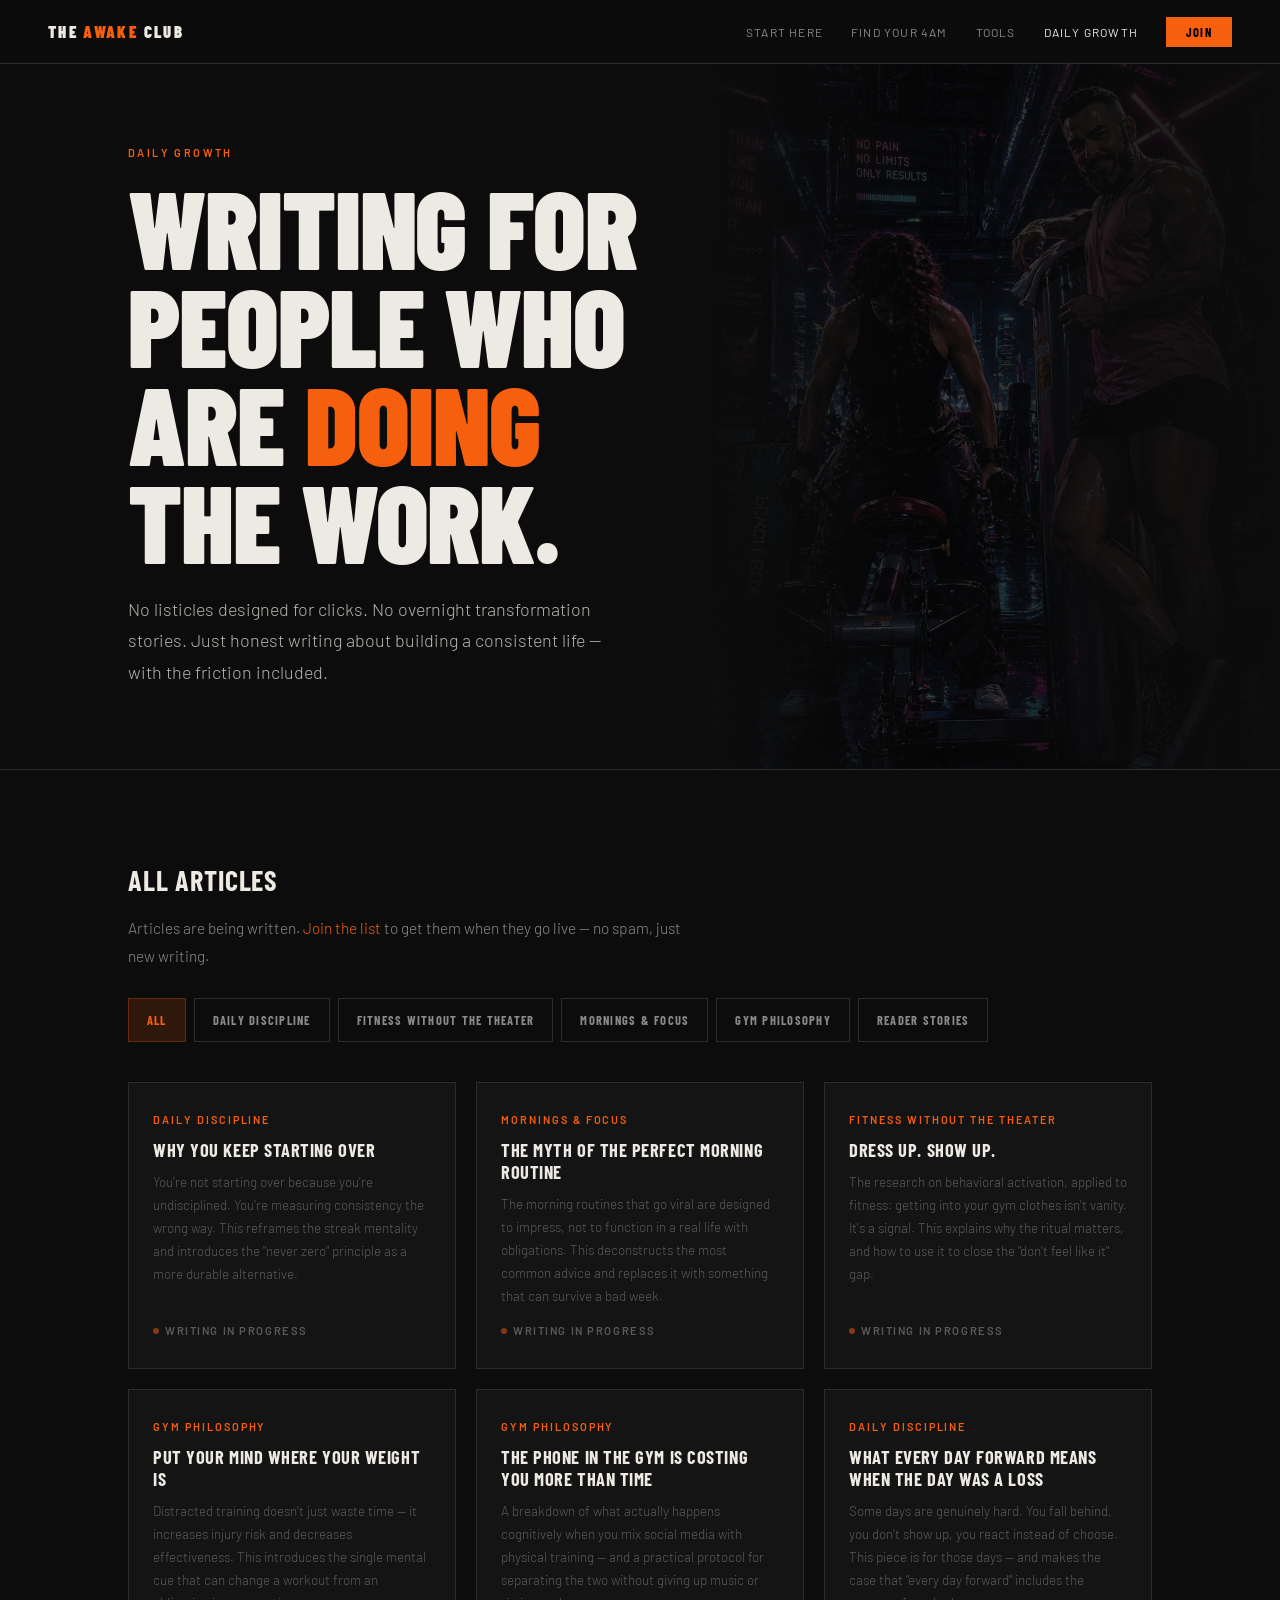
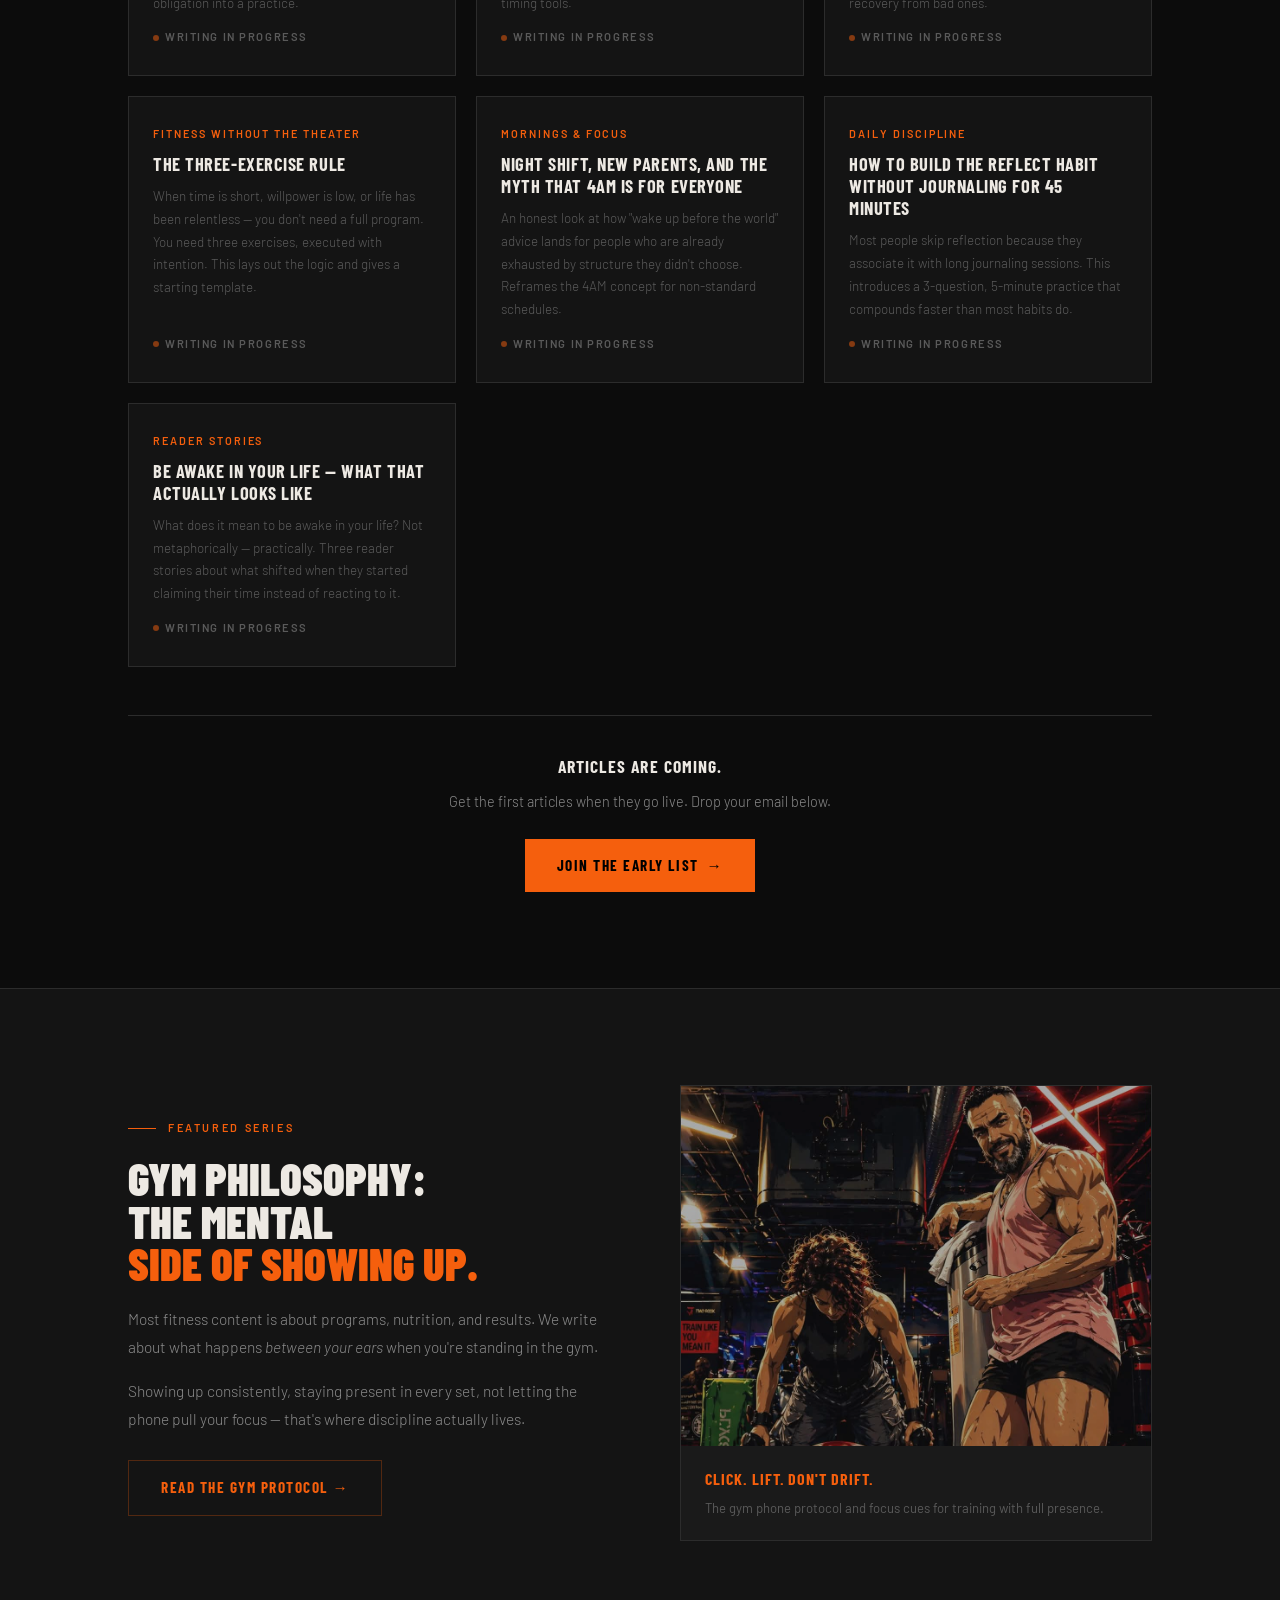
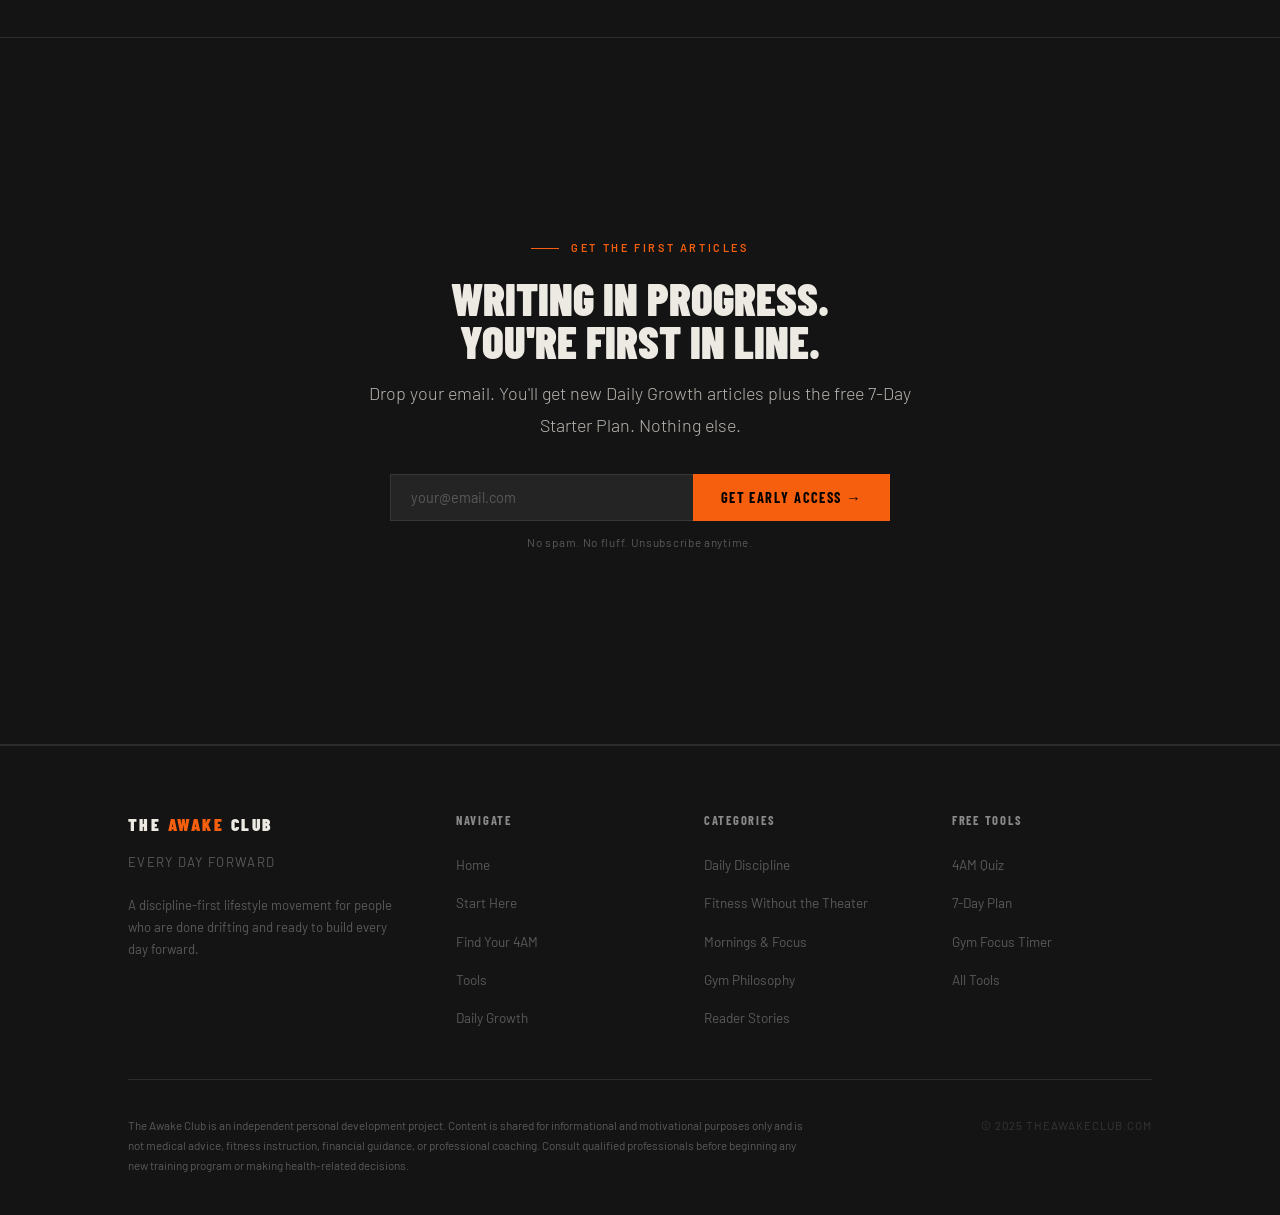
==== commit 1abc0773: "Add files via upload" ====
--- a/daily-growth.html
+++ b/daily-growth.html
@@ -3,30 +3,16 @@
 <head>
   <meta charset="UTF-8">
   <meta name="viewport" content="width=device-width, initial-scale=1.0">
-  <title>Daily Growth — Writing for People Who Are Doing the Work | The Awake Club</title>
-  <meta name="description" content="Practical writing on discipline, fitness, morning routines, and daily habits from The Awake Club. No fluff. No guaranteed transformations. Honest content for people who actually do the work.">
+  <title>Daily Growth — Practical Writing on Discipline, Fitness & Morning Routines | The Awake Club</title>
+  <meta name="description" content="Writing on daily discipline, fitness consistency, morning routines, gym focus, and building real habits. No fluff. No overnight transformations. Honest content for people doing the work.">
   <meta name="robots" content="index, follow">
   <link rel="canonical" href="https://theawakeclub.com/daily-growth.html">
   <meta property="og:type" content="website">
   <meta property="og:url" content="https://theawakeclub.com/daily-growth.html">
   <meta property="og:title" content="Daily Growth — The Awake Club">
-  <meta property="og:description" content="Practical writing on discipline, fitness, focus, and daily habits. No listicles. No overnight transformations. Just honest writing for people in it.">
+  <meta property="og:description" content="Practical writing on discipline, fitness, focus, and daily habits. No listicles. No overnight transformations. Honest writing for people in it.">
   <meta property="og:image" content="https://theawakeclub.com/assets/images/gym-cyberpunk.jpg">
   <link rel="stylesheet" href="style.css">
-  <style>
-    /*
-      FIX #3 — Article cards no longer have fake clickable behavior.
-      They show "Coming Soon" labels and don't highlight on hover.
-      The CSS .article-card already sets cursor:default and removes hover.
-      This block reinforces it and ensures no lingering pointer behavior.
-    */
-    .article-card {
-      cursor: default !important;
-      pointer-events: none; /* disable hover state entirely for V1 */
-    }
-    /* Re-enable pointer events only on the category filter tabs */
-    .category-tab { pointer-events: auto; cursor: pointer; }
-  </style>
 </head>
 <body>
 
@@ -71,18 +57,21 @@
   </div>
 </section>
 
-<!-- ARTICLES + CATEGORY FILTER -->
+<!-- ============================================================
+     ARTICLES + CATEGORY FILTER
+     V1.2: Cards show "Writing in Progress" state — intentional,
+     not broken. CTA label is a dot + "Writing in Progress" or
+     "Coming soon — join the list for early access."
+     Category filter still works.
+     ============================================================ -->
 <section class="section-pad" aria-labelledby="articles-hed">
   <div class="container">
 
-    <div data-reveal>
-      <h2 class="display-sm" id="articles-hed" style="margin-bottom:28px;">All Articles</h2>
-
-      <!--
-        FIX #3: Category tabs still work (pointer-events: auto in style above).
-        Article cards are display-only (pointer-events: none) since no article
-        pages exist yet in V1. CTA label changed to "Coming Soon" in the cards below.
-      -->
+    <div data-reveal style="margin-bottom:32px;">
+      <h2 class="display-sm" id="articles-hed" style="margin-bottom:20px;">All Articles</h2>
+      <p class="body-text" style="max-width:560px;margin-bottom:28px;">
+        Articles are being written. <a href="#subscribe" style="color:var(--orange);">Join the list</a> to get them when they go live — no spam, just new writing.
+      </p>
       <div class="category-tabs" role="tablist" aria-label="Filter articles by category">
         <button class="category-tab active" data-filter="all" role="tab" aria-selected="true">All</button>
         <button class="category-tab" data-filter="discipline" role="tab" aria-selected="false">Daily Discipline</button>
@@ -93,92 +82,89 @@
       </div>
     </div>
 
-    <!--
-      Articles: pointer-events:none via CSS. No <a> wrapper since there's
-      nothing to navigate to yet. Changed "Read →" to "Coming Soon" per QA brief option B.
-    -->
     <div class="article-grid" data-reveal data-delay="1" role="list" aria-label="Articles" id="articles-list">
 
       <article class="article-card" data-cat="discipline" role="listitem">
         <span class="article-cat">Daily Discipline</span>
         <h2 class="article-title">Why You Keep Starting Over</h2>
-        <p class="article-summary">You're not starting over because you're undisciplined. You're starting over because you've been measuring consistency the wrong way. This piece reframes the streak mentality and introduces the "never zero" principle as a more durable alternative.</p>
-        <span class="article-cta">Coming Soon</span>
+        <p class="article-summary">You're not starting over because you're undisciplined. You're measuring consistency the wrong way. This reframes the streak mentality and introduces the "never zero" principle as a more durable alternative.</p>
+        <span class="article-wip">Writing in Progress</span>
       </article>
 
       <article class="article-card" data-cat="mornings" role="listitem">
         <span class="article-cat">Mornings &amp; Focus</span>
         <h2 class="article-title">The Myth of the Perfect Morning Routine</h2>
-        <p class="article-summary">The morning routines that go viral are designed to impress, not to function in a real life with obligations. This deconstructs the most common advice and replaces it with a framework that can survive a bad week.</p>
-        <span class="article-cta">Coming Soon</span>
+        <p class="article-summary">The morning routines that go viral are designed to impress, not to function in a real life with obligations. This deconstructs the most common advice and replaces it with something that can survive a bad week.</p>
+        <span class="article-wip">Writing in Progress</span>
       </article>
 
       <article class="article-card" data-cat="fitness" role="listitem">
         <span class="article-cat">Fitness Without the Theater</span>
         <h2 class="article-title">Dress Up. Show Up.</h2>
         <p class="article-summary">The research on behavioral activation, applied to fitness: getting into your gym clothes isn't vanity. It's a signal. This explains why the ritual matters, and how to use it to close the "don't feel like it" gap.</p>
-        <span class="article-cta">Coming Soon</span>
+        <span class="article-wip">Writing in Progress</span>
       </article>
 
       <article class="article-card" data-cat="gym" role="listitem">
         <span class="article-cat">Gym Philosophy</span>
         <h2 class="article-title">Put Your Mind Where Your Weight Is</h2>
         <p class="article-summary">Distracted training doesn't just waste time — it increases injury risk and decreases effectiveness. This introduces the single mental cue that can change a workout from an obligation into a practice.</p>
-        <span class="article-cta">Coming Soon</span>
+        <span class="article-wip">Writing in Progress</span>
       </article>
 
       <article class="article-card" data-cat="gym" role="listitem">
         <span class="article-cat">Gym Philosophy</span>
         <h2 class="article-title">The Phone in the Gym Is Costing You More Than Time</h2>
         <p class="article-summary">A breakdown of what actually happens cognitively when you mix social media with physical training — and a practical protocol for separating the two without giving up music or timing tools.</p>
-        <span class="article-cta">Coming Soon</span>
+        <span class="article-wip">Writing in Progress</span>
       </article>
 
       <article class="article-card" data-cat="discipline" role="listitem">
         <span class="article-cat">Daily Discipline</span>
         <h2 class="article-title">What Every Day Forward Means When the Day Was a Loss</h2>
         <p class="article-summary">Some days are genuinely hard. You fall behind, you don't show up, you react instead of choose. This piece is for those days — and makes the case that "every day forward" includes the recovery from bad ones.</p>
-        <span class="article-cta">Coming Soon</span>
+        <span class="article-wip">Writing in Progress</span>
       </article>
 
       <article class="article-card" data-cat="fitness" role="listitem">
         <span class="article-cat">Fitness Without the Theater</span>
         <h2 class="article-title">The Three-Exercise Rule</h2>
         <p class="article-summary">When time is short, willpower is low, or life has been relentless — you don't need a full program. You need three exercises, executed with intention. This lays out the logic and gives a starting template.</p>
-        <span class="article-cta">Coming Soon</span>
+        <span class="article-wip">Writing in Progress</span>
       </article>
 
       <article class="article-card" data-cat="mornings" role="listitem">
         <span class="article-cat">Mornings &amp; Focus</span>
         <h2 class="article-title">Night Shift, New Parents, and the Myth That 4AM Is for Everyone</h2>
-        <p class="article-summary">An honest look at how "wake up before the world" advice lands for people who are already exhausted by structure they didn't choose. Reframes the 4AM concept for non-traditional schedules.</p>
-        <span class="article-cta">Coming Soon</span>
+        <p class="article-summary">An honest look at how "wake up before the world" advice lands for people who are already exhausted by structure they didn't choose. Reframes the 4AM concept for non-standard schedules.</p>
+        <span class="article-wip">Writing in Progress</span>
       </article>
 
       <article class="article-card" data-cat="discipline" role="listitem">
         <span class="article-cat">Daily Discipline</span>
         <h2 class="article-title">How to Build the Reflect Habit Without Journaling for 45 Minutes</h2>
-        <p class="article-summary">Most people skip reflection because they associate it with long journaling sessions. This introduces a 3-question, 5-minute practice — and explains why it compounds faster than most habits do.</p>
-        <span class="article-cta">Coming Soon</span>
+        <p class="article-summary">Most people skip reflection because they associate it with long journaling sessions. This introduces a 3-question, 5-minute practice that compounds faster than most habits do.</p>
+        <span class="article-wip">Writing in Progress</span>
       </article>
 
       <article class="article-card" data-cat="stories" role="listitem">
         <span class="article-cat">Reader Stories</span>
         <h2 class="article-title">Be Awake in Your Life — What That Actually Looks Like</h2>
         <p class="article-summary">What does it mean to be awake in your life? Not metaphorically — practically. Three reader stories about what shifted when they started claiming their time instead of reacting to it.</p>
-        <span class="article-cta">Coming Soon</span>
-      </article>
-
-    </div>
-
-    <div style="margin-top:48px;border-top:1px solid var(--rule);padding-top:32px;text-align:center;" data-reveal>
-      <p style="font-size:.82rem;color:var(--muted);letter-spacing:.08em;text-transform:uppercase;margin-bottom:8px;">
-        Articles publish regularly.
-      </p>
-      <p style="font-size:.82rem;color:var(--muted);margin-bottom:20px;">
-        Subscribe below to get new articles in your inbox as they go live.
-      </p>
-      <a href="#subscribe" class="btn btn-primary btn-arrow">Get New Articles in Your Inbox</a>
+        <span class="article-wip">Writing in Progress</span>
+      </article>
+
+    </div>
+
+    <!-- V1.2: CTA under article grid -->
+    <div style="margin-top:48px;border-top:1px solid var(--rule);padding-top:36px;text-align:center;" data-reveal>
+      <p style="font-family:var(--font-display);font-weight:700;font-size:1.1rem;text-transform:uppercase;letter-spacing:.06em;color:var(--white);margin-bottom:8px;">
+        Articles are coming.
+      </p>
+      <p class="body-text" style="margin-bottom:24px;font-size:.9rem;">
+        Get the first articles when they go live. Drop your email below.
+      </p>
+      <a href="#subscribe" class="btn btn-primary btn-arrow">Join the Early List</a>
     </div>
 
   </div>
@@ -198,7 +184,7 @@
           Most fitness content is about programs, nutrition, and results. We write about what happens <em>between your ears</em> when you're standing in the gym.
         </p>
         <p class="body-text" style="margin-bottom:28px;">
-          The training is the easy part. Showing up consistently, staying present in every set, and not letting the phone pull your focus — that's where discipline actually lives.
+          Showing up consistently, staying present in every set, not letting the phone pull your focus — that's where discipline actually lives.
         </p>
         <a href="tools.html#cld-section" class="btn btn-outline-orange">Read the Gym Protocol →</a>
       </div>
@@ -223,18 +209,23 @@
 <!-- EMAIL CAPTURE -->
 <section class="email-section section-pad" id="subscribe" aria-labelledby="dg-email-hed">
   <div class="email-inner">
-    <p class="section-label" style="justify-content:center;" data-reveal>Stay Current</p>
+    <p class="section-label" style="justify-content:center;" data-reveal>Get the First Articles</p>
     <h2 class="display-md" id="dg-email-hed" data-reveal data-delay="1" style="margin-bottom:16px;">
-      New Articles.<br>No Spam.
+      Writing in Progress.<br>You're First in Line.
     </h2>
     <p class="lead" data-reveal data-delay="2" style="margin-bottom:8px;">
-      Drop your email. You'll get new Daily Growth articles plus the free 7-Day Starter Plan.
+      Drop your email. You'll get new Daily Growth articles plus the free 7-Day Starter Plan. Nothing else.
     </p>
     <div data-reveal data-delay="3">
-      <!-- TODO: Connect to Mailchimp / Buttondown / ConvertKit — tag subscriber as "daily-growth" -->
-      <form class="email-form" action="#" method="post" aria-label="Subscribe to Daily Growth">
+      <!--
+        EMAIL FORM: daily-growth subscriber
+        TODO: Connect to email provider — tag as "daily-growth".
+      -->
+      <form class="email-form" action="#" method="post"
+            data-form-id="daily-growth"
+            aria-label="Subscribe to Daily Growth">
         <input type="email" name="email" placeholder="your@email.com" required aria-label="Email address">
-        <button type="submit">Subscribe →</button>
+        <button type="submit">Get Early Access →</button>
       </form>
       <p class="email-fine">No spam. No fluff. Unsubscribe anytime.</p>
     </div>
@@ -271,11 +262,11 @@
         </ul>
       </div>
       <div class="footer-col">
-        <h4>Tools</h4>
+        <h4>Free Tools</h4>
         <ul>
-          <li><a href="find-your-4am.html">4AM Quiz</a></li>
-          <li><a href="tools.html">7-Day Plan</a></li>
-          <li><a href="tools.html">Gym Focus Timer</a></li>
+          <li><a href="find-your-4am.html#quiz">4AM Quiz</a></li>
+          <li><a href="tools.html#starter-plan">7-Day Plan</a></li>
+          <li><a href="tools.html#gym-timer">Gym Focus Timer</a></li>
           <li><a href="tools.html">All Tools</a></li>
         </ul>
       </div>
--- a/style.css
+++ b/style.css
@@ -1,7 +1,12 @@
 /* ============================================
-   THE AWAKE CLUB — style.css  v1.1
-   QA: mobile quiz fix, checklist click fix,
-       nav overflow, image crop improvements
+   THE AWAKE CLUB — style.css  v1.2
+   Changes from v1.1:
+   - Gym section: mobile faded-background image fix
+   - Quiz: progress bar, 5-option layout polish
+   - Article cards: "Writing in Progress" state
+   - Email form: consistent structure
+   - Manifesto / Community: mobile single-col collapse
+   - General mobile QA passes
    ============================================ */
 
 @import url('https://fonts.googleapis.com/css2?family=Barlow+Condensed:ital,wght@0,300;0,400;0,600;0,700;0,900;1,700&family=Barlow:ital,wght@0,300;0,400;0,500;0,600;1,300&display=swap');
@@ -58,7 +63,6 @@
   content: ''; display: block; width: 28px; height: 1px;
   background: var(--orange); flex-shrink: 0;
 }
-
 .eyebrow { font-size: 0.68rem; font-weight: 600; letter-spacing: 0.22em; text-transform: uppercase; color: var(--orange); }
 
 /* ---- BUTTONS ---- */
@@ -68,6 +72,7 @@
   letter-spacing: 0.1em; text-transform: uppercase;
   padding: 14px 32px; cursor: pointer; border: none;
   transition: all 0.2s ease; position: relative; text-decoration: none;
+  min-height: 44px;
 }
 .btn-primary { background: var(--orange); color: #000; }
 .btn-primary:hover { background: #ff7228; transform: translateY(-1px); box-shadow: 0 8px 24px rgba(245,95,13,0.3); }
@@ -82,9 +87,7 @@
   position: fixed; top: 0; left: 0; right: 0; z-index: 200;
   height: var(--nav-height);
   display: flex; align-items: center; justify-content: space-between;
-  /* FIX: prevent overflow on narrow viewports */
-  padding: 0 48px;
-  min-width: 0;
+  padding: 0 48px; min-width: 0;
   background: rgba(12,12,12,0.93);
   backdrop-filter: blur(12px); -webkit-backdrop-filter: blur(12px);
   border-bottom: 1px solid var(--rule);
@@ -96,7 +99,6 @@
   white-space: nowrap; flex-shrink: 0;
 }
 .nav-logo .accent { color: var(--orange); }
-
 .nav-links { display: flex; align-items: center; gap: 28px; }
 .nav-links a {
   font-size: 0.75rem; letter-spacing: 0.1em; text-transform: uppercase;
@@ -108,44 +110,32 @@
   padding: 8px 20px;
   font-family: var(--font-display); font-weight: 700 !important;
   font-size: 0.78rem !important; letter-spacing: 0.1em !important;
+  min-height: 36px;
 }
 .nav-cta:hover { background: #ff7228 !important; }
 
-/* FIX: Hamburger — min tap target 44px */
 .nav-toggle {
   display: none; flex-direction: column; gap: 5px; cursor: pointer;
   background: none; border: none;
-  padding: 10px; /* increases tap area */
-  min-width: 44px; min-height: 44px;
+  padding: 10px; min-width: 44px; min-height: 44px;
   align-items: center; justify-content: center;
 }
 .nav-toggle span { display: block; width: 24px; height: 1.5px; background: var(--white); transition: all 0.3s; }
 
-/* Mobile nav — FIX: no overflow, properly contained */
 .nav-mobile {
-  display: none;
-  position: fixed;
+  display: none; position: fixed;
   top: var(--nav-height); left: 0; right: 0;
-  /* FIX: full viewport width, no overflow */
   width: 100%; max-width: 100vw;
-  background: var(--charcoal);
-  border-bottom: 1px solid var(--rule);
-  padding: 24px 20px;
-  z-index: 199;
-  flex-direction: column; gap: 4px;
-  /* FIX: prevent body scroll when open */
-  overflow-y: auto;
+  background: var(--charcoal); border-bottom: 1px solid var(--rule);
+  padding: 24px 20px; z-index: 199;
+  flex-direction: column; gap: 4px; overflow-y: auto;
 }
 .nav-mobile.open { display: flex; }
 .nav-mobile a {
   font-size: 1.05rem; letter-spacing: 0.08em; text-transform: uppercase;
   color: var(--silver); font-family: var(--font-display); font-weight: 700;
-  transition: color 0.2s;
-  /* FIX: 44px min tap target on mobile */
-  padding: 12px 8px;
-  border-bottom: 1px solid var(--rule);
-  display: block;
-  min-height: 44px;
+  transition: color 0.2s; padding: 12px 8px;
+  border-bottom: 1px solid var(--rule); display: block; min-height: 44px;
 }
 .nav-mobile a:last-child { border-bottom: none; }
 .nav-mobile a:hover { color: var(--orange); }
@@ -190,7 +180,6 @@
 .body-text { font-size: 0.97rem; font-weight: 300; color: var(--steel); line-height: 1.8; }
 .body-text strong { color: var(--silver); font-weight: 500; }
 
-/* ---- DIVIDERS ---- */
 .hr-rule { border: none; border-top: 1px solid var(--rule); margin: 48px 0; }
 
 /* ---- PRINCIPLE STACK ---- */
@@ -244,35 +233,59 @@
 .tool-arrow { position: absolute; top: 28px; right: 24px; font-size: 1rem; color: var(--rule-light); transition: color 0.2s, transform 0.2s; }
 .tool-card:hover .tool-arrow { color: var(--orange); transform: translate(2px, -2px); }
 
-/* ---- ARTICLE CARDS ---- */
+/* ---- ARTICLE CARDS (V1.2: Writing in Progress state) ---- */
 .article-grid { display: grid; grid-template-columns: repeat(3, 1fr); gap: 20px; }
 .article-card {
   background: var(--charcoal); padding: 28px 24px;
   border: 1px solid var(--rule); display: flex; flex-direction: column; gap: 10px;
-  transition: border-color 0.2s, background 0.2s; text-decoration: none; color: inherit;
-  /* FIX: remove pointer cursor since cards don't navigate yet */
-  cursor: default;
-}
-/* FIX: no hover highlight since cards don't go anywhere in V1 */
+  color: inherit;
+}
+/* Clickable cards (index.html preview uses <a> links to daily-growth) */
+a.article-card {
+  text-decoration: none; cursor: pointer;
+  transition: border-color 0.2s, background 0.2s;
+}
+a.article-card:hover { border-color: var(--rule-light); background: var(--dark); }
+a.article-card:hover .article-cta { color: var(--orange); }
+
+/* Non-link cards (daily-growth page, coming soon) */
+article.article-card { cursor: default; }
+
 .article-cat { font-size: 0.68rem; font-weight: 600; letter-spacing: 0.18em; text-transform: uppercase; color: var(--orange); }
 .article-title { font-family: var(--font-display); font-weight: 700; font-size: 1.15rem; text-transform: uppercase; letter-spacing: 0.03em; color: var(--white); line-height: 1.2; }
 .article-summary { font-size: 0.84rem; font-weight: 300; color: var(--muted); line-height: 1.7; flex: 1; }
-/* FIX: "Coming Soon" label instead of fake "Read →" CTA */
+
+/* V1.2: "Writing in Progress" label */
 .article-cta {
   font-size: 0.72rem; font-weight: 600; letter-spacing: 0.14em;
+  text-transform: uppercase; color: var(--steel); margin-top: 4px;
+  transition: color 0.2s;
+}
+.article-wip {
+  font-size: 0.7rem; font-weight: 600; letter-spacing: 0.14em;
   text-transform: uppercase; color: var(--muted); margin-top: 4px;
+  display: flex; align-items: center; gap: 6px;
+}
+.article-wip::before {
+  content: ''; display: block;
+  width: 6px; height: 6px; border-radius: 50%;
+  background: var(--orange); opacity: 0.5; flex-shrink: 0;
 }
 
 /* ---- EMAIL CAPTURE ---- */
 .email-section { background: var(--charcoal); }
 .email-inner { max-width: 640px; margin: 0 auto; text-align: center; padding: 96px 48px; }
+
+/*
+  V1.2: Consistent email form structure across all pages.
+  Forms are identified by data-form-id for future provider hookup.
+  Integration point: replace action="#" and add provider fetch in script.js.
+*/
 .email-form { display: flex; gap: 0; margin: 32px auto 12px; max-width: 500px; }
 .email-form input[type="email"] {
   flex: 1; background: var(--mid); border: 1px solid var(--rule-light); border-right: none;
   color: var(--white); font-family: var(--font-body); font-size: 0.9rem;
-  padding: 14px 20px; outline: none; transition: border-color 0.2s;
-  /* FIX: prevent shrinking below readable size on mobile */
-  min-width: 0;
+  padding: 14px 20px; outline: none; transition: border-color 0.2s; min-width: 0;
 }
 .email-form input[type="email"]:focus { border-color: var(--orange); }
 .email-form input[type="email"]::placeholder { color: var(--muted); }
@@ -281,14 +294,14 @@
   font-family: var(--font-display); font-weight: 700; font-size: 0.9rem;
   letter-spacing: 0.1em; text-transform: uppercase;
   padding: 14px 28px; cursor: pointer; white-space: nowrap;
-  transition: background 0.2s;
-  /* FIX: 44px min tap target */
-  min-height: 44px;
+  transition: background 0.2s; min-height: 44px;
 }
 .email-form button:hover { background: #ff7228; }
+/* Success state */
+.email-form button.sent { background: #2a8a4a; color: #fff; cursor: default; }
 .email-fine { font-size: 0.73rem; color: var(--muted); letter-spacing: 0.06em; }
 
-/* ---- BLOCKQUOTE / PULL QUOTE ---- */
+/* ---- BLOCKQUOTE ---- */
 .pull-quote { border-left: 3px solid var(--orange); padding: 16px 0 16px 28px; margin: 40px 0; }
 .pull-quote p { font-family: var(--font-display); font-weight: 700; font-size: clamp(1.3rem, 2.2vw, 1.8rem); text-transform: uppercase; letter-spacing: 0.04em; color: var(--white); line-height: 1.25; }
 
@@ -296,79 +309,147 @@
 .img-overlay { position: relative; overflow: hidden; }
 .img-overlay img { width: 100%; height: 100%; object-fit: cover; display: block; }
 .img-overlay::after { content: ''; position: absolute; inset: 0; background: linear-gradient(to right, rgba(12,12,12,0.88) 0%, rgba(12,12,12,0.3) 60%, transparent 100%); pointer-events: none; }
-.img-overlay.overlay-bottom::after { background: linear-gradient(to top, rgba(12,12,12,0.9) 0%, rgba(12,12,12,0.4) 50%, transparent 100%); }
 .img-overlay.overlay-uniform::after { background: rgba(12,12,12,0.6); }
 
 /* ============================================
-   QUIZ — Mobile-first approach (FIX #1)
+   QUIZ STYLES (V1.2)
+   - Progress bar added
+   - 5 options per question
+   - Cleaner result card
    ============================================ */
+.quiz-progress-wrap {
+  margin-bottom: 28px;
+}
+.quiz-progress-label {
+  display: flex; justify-content: space-between; align-items: center;
+  margin-bottom: 8px;
+  font-size: 0.7rem; font-weight: 600; letter-spacing: 0.16em;
+  text-transform: uppercase; color: var(--muted);
+}
+.quiz-progress-bar {
+  height: 3px; background: var(--rule);
+  position: relative; overflow: hidden;
+}
+.quiz-progress-fill {
+  height: 100%; background: var(--orange);
+  transition: width 0.35s ease; width: 0%;
+}
+
 .quiz-question {
   border: 1px solid var(--rule);
   padding: 28px 24px 24px;
   margin-bottom: 16px;
   background: var(--charcoal);
-}
+  /* V1.2: hide questions by default, show active */
+  display: none;
+}
+.quiz-question.active { display: block; }
+
 .quiz-q-text {
   font-family: var(--font-display); font-weight: 700; font-size: 1.05rem;
   text-transform: uppercase; letter-spacing: 0.04em; color: var(--white);
-  margin-bottom: 16px; line-height: 1.3;
+  margin-bottom: 18px; line-height: 1.3;
 }
 .quiz-q-num { color: var(--orange); margin-right: 8px; }
 
 .quiz-options { display: flex; flex-direction: column; gap: 8px; }
 
-/* FIX: quiz option rows — full width, proper tap targets, no cramping */
+/* V1.2: 5 options — each is a button-style label */
 .quiz-option {
   display: flex; align-items: flex-start; gap: 12px;
-  padding: 12px 16px;
-  border: 1px solid var(--rule); cursor: pointer;
+  padding: 12px 16px; border: 1px solid var(--rule); cursor: pointer;
   transition: border-color 0.18s, background 0.18s;
-  background: var(--dark);
-  /* FIX: min tap target */
-  min-height: 44px;
-  width: 100%;
+  background: var(--dark); min-height: 44px; width: 100%;
+  border-radius: 0;
 }
 .quiz-option:hover { border-color: var(--orange-border); background: var(--orange-glow); }
+.quiz-option.selected { border-color: var(--orange); background: var(--orange-glow); }
+
 .quiz-option input[type="radio"] {
   accent-color: var(--orange);
-  /* FIX: larger click target for the radio itself */
-  width: 18px; height: 18px;
-  min-width: 18px; min-height: 18px;
-  flex-shrink: 0; margin-top: 3px;
-  cursor: pointer;
+  width: 18px; height: 18px; min-width: 18px;
+  flex-shrink: 0; margin-top: 3px; cursor: pointer;
 }
 .quiz-option label {
   font-size: 0.88rem; color: var(--silver); cursor: pointer;
-  line-height: 1.5;
-  /* FIX: label takes full remaining width for click area */
-  flex: 1;
-  display: block;
-}
-
-/* FIX: quiz result card — full width, readable on mobile */
+  line-height: 1.5; flex: 1; display: block;
+}
+
+/* Quiz navigation buttons */
+.quiz-nav {
+  display: flex; gap: 10px; margin-top: 20px; align-items: center;
+}
+.quiz-nav-back {
+  background: transparent; color: var(--steel); border: 1px solid var(--rule);
+  font-family: var(--font-display); font-weight: 700; font-size: 0.82rem;
+  letter-spacing: 0.1em; text-transform: uppercase;
+  padding: 12px 24px; cursor: pointer; transition: all 0.2s;
+  min-height: 44px;
+}
+.quiz-nav-back:hover { border-color: var(--steel); color: var(--white); }
+.quiz-nav-next {
+  background: var(--orange); color: #000; border: none;
+  font-family: var(--font-display); font-weight: 700; font-size: 0.9rem;
+  letter-spacing: 0.1em; text-transform: uppercase;
+  padding: 12px 28px; cursor: pointer; transition: background 0.2s;
+  min-height: 44px; flex: 1;
+}
+.quiz-nav-next:hover { background: #ff7228; }
+.quiz-nav-next:disabled { opacity: 0.4; cursor: default; }
+
+/* Result card (V1.2: richer structure) */
 .quiz-result-card {
-  background: var(--charcoal);
-  border: 1px solid var(--orange-border);
-  padding: 32px 24px;
-  margin-top: 8px;
-  /* FIX: no overflow, full width */
-  width: 100%;
-  box-sizing: border-box;
-}
-
-/* ---- CATEGORY PILLS ---- */
+  background: var(--charcoal); border: 1px solid var(--orange-border);
+  padding: 36px 32px; margin-top: 8px; width: 100%; box-sizing: border-box;
+}
+.quiz-result-type {
+  font-size: 0.68rem; font-weight: 600; letter-spacing: 0.22em;
+  text-transform: uppercase; color: var(--orange); margin-bottom: 10px;
+}
+.quiz-result-name {
+  font-family: var(--font-display); font-weight: 900;
+  font-size: clamp(2rem, 5vw, 3rem); text-transform: uppercase;
+  color: var(--white); line-height: 0.95; margin-bottom: 16px;
+}
+.quiz-result-tagline {
+  font-family: var(--font-display); font-weight: 700;
+  font-size: 1rem; text-transform: uppercase; letter-spacing: 0.04em;
+  color: var(--orange); margin-bottom: 20px; line-height: 1.35;
+}
+.quiz-result-body {
+  font-size: 0.94rem; font-weight: 300; color: var(--steel);
+  line-height: 1.8; margin-bottom: 24px;
+}
+.quiz-result-meta {
+  display: flex; flex-direction: column; gap: 10px;
+  border-top: 1px solid var(--rule); padding-top: 20px; margin-bottom: 28px;
+}
+.quiz-result-row {
+  display: grid; grid-template-columns: 120px 1fr; gap: 12px;
+  align-items: baseline;
+}
+.quiz-result-row-label {
+  font-size: 0.7rem; font-weight: 600; letter-spacing: 0.14em;
+  text-transform: uppercase; color: var(--muted);
+}
+.quiz-result-row-val {
+  font-size: 0.88rem; font-weight: 300; color: var(--silver); line-height: 1.55;
+}
+.quiz-result-actions {
+  display: flex; gap: 12px; flex-wrap: wrap;
+}
+
+/* ---- CATEGORY TABS ---- */
 .category-tabs { display: flex; flex-wrap: wrap; gap: 8px; margin-bottom: 40px; }
 .category-tab {
   font-family: var(--font-display); font-size: 0.78rem; font-weight: 700;
   letter-spacing: 0.1em; text-transform: uppercase; padding: 8px 18px;
   border: 1px solid var(--rule); color: var(--steel); cursor: pointer;
-  transition: all 0.18s; background: none;
-  /* FIX: min tap target */
-  min-height: 44px;
+  transition: all 0.18s; background: none; min-height: 44px;
 }
 .category-tab:hover, .category-tab.active { border-color: var(--orange-border); color: var(--orange); background: var(--orange-glow); }
 
-/* ---- COMMUNITY SECTION ---- */
+/* ---- COMMUNITY ---- */
 .community-section { background: var(--dark); }
 .check-in-grid { display: grid; grid-template-columns: repeat(4, 1fr); gap: 1px; background: var(--rule); border: 1px solid var(--rule); margin: 40px 0; }
 .check-item { background: var(--charcoal); padding: 24px 20px; text-align: center; }
@@ -389,16 +470,7 @@
 .footer-disclaimer { font-size: 0.73rem; color: var(--muted); line-height: 1.7; max-width: 680px; }
 .footer-copy { font-size: 0.72rem; color: var(--rule-light); letter-spacing: 0.08em; text-transform: uppercase; white-space: nowrap; }
 
-/* ---- HERO GHOST TEXT ---- */
-.hero-ghost { position: absolute; pointer-events: none; user-select: none; font-family: var(--font-display); font-weight: 900; text-transform: uppercase; color: rgba(255,255,255,0.022); letter-spacing: -0.02em; line-height: 0.85; z-index: 0; }
-
-/* ---- STAT/NUMBER CALLOUT ---- */
-.stat-row { display: flex; gap: 0; border: 1px solid var(--rule); background: var(--rule); }
-.stat-item { flex: 1; background: var(--charcoal); padding: 28px 24px; text-align: center; }
-.stat-num { font-family: var(--font-display); font-weight: 900; font-size: 2.8rem; line-height: 1; color: var(--orange); margin-bottom: 6px; }
-.stat-label { font-size: 0.75rem; font-weight: 600; letter-spacing: 0.14em; text-transform: uppercase; color: var(--muted); }
-
-/* ---- INDEX HERO ---- */
+/* ---- HERO INDEX ---- */
 .hero-index {
   position: relative; min-height: 100vh;
   display: flex; flex-direction: column; justify-content: center;
@@ -406,9 +478,7 @@
 }
 .hero-index .hero-bg { position: absolute; inset: 0; z-index: 0; }
 .hero-index .hero-bg img {
-  width: 100%; height: 100%; object-fit: cover;
-  /* FIX: center-top crop keeps subjects in frame */
-  object-position: center 20%;
+  width: 100%; height: 100%; object-fit: cover; object-position: center 20%;
   filter: brightness(0.38) saturate(0.7);
 }
 .hero-index .hero-bg::after {
@@ -425,25 +495,48 @@
 .bridge-section { position: relative; overflow: hidden; background: var(--charcoal); }
 .bridge-bg-num { position: absolute; right: -20px; top: 50%; transform: translateY(-50%); font-family: var(--font-display); font-weight: 900; font-size: clamp(12rem, 22vw, 26rem); color: rgba(245,95,13,0.04); line-height: 1; pointer-events: none; user-select: none; letter-spacing: -0.04em; }
 
-/* ---- GYM SECTION ---- */
-.gym-section { background: var(--charcoal); }
+/* ============================================
+   GYM SECTION — V1.2 MOBILE FIX
+   Desktop: two-column (photo left, text right)
+   Mobile: faded background image behind text
+   ============================================ */
+.gym-section { background: var(--charcoal); position: relative; }
+
+/* The desktop photo panel (left col) */
 .gym-photo-panel { position: relative; overflow: hidden; }
 .gym-photo-panel img {
-  width: 100%; height: 100%; object-fit: cover;
-  /* FIX: center-top keeps subjects visible */
-  object-position: center 15%;
+  width: 100%; height: 100%; object-fit: cover; object-position: center 15%;
   display: block; min-height: 440px;
   filter: brightness(0.75) saturate(0.85);
 }
-.gym-photo-panel::before { content: ''; position: absolute; inset: 0; z-index: 1; background: linear-gradient(to right, transparent 40%, var(--charcoal) 100%); }
-
-/* ---- FIND YOUR 4AM PAGE ---- */
+.gym-photo-panel::before {
+  content: ''; position: absolute; inset: 0; z-index: 1;
+  background: linear-gradient(to right, transparent 40%, var(--charcoal) 100%);
+}
+
+/*
+  V1.2: Mobile gym background image.
+  Hidden on desktop (handled via .gym-bg-mobile display:none).
+  On mobile, the element appears and provides a faded background.
+*/
+.gym-bg-mobile {
+  display: none; /* hidden on desktop */
+  position: absolute; inset: 0; z-index: 0; overflow: hidden;
+}
+.gym-bg-mobile img {
+  width: 100%; height: 100%; object-fit: cover; object-position: center 15%;
+  filter: brightness(0.22) saturate(0.6);
+}
+.gym-bg-mobile::after {
+  content: ''; position: absolute; inset: 0;
+  background: linear-gradient(to bottom, rgba(20,20,20,0.4) 0%, rgba(20,20,20,0.85) 100%);
+}
+
+/* 4AM HERO PAGE ---- */
 .fam-hero { position: relative; overflow: hidden; background: var(--charcoal); }
 .fam-hero-img { position: absolute; right: 0; top: 0; bottom: 0; width: 50%; overflow: hidden; }
 .fam-hero-img img {
-  width: 100%; height: 100%; object-fit: cover;
-  /* FIX: center 20% keeps subjects in upper portion of frame */
-  object-position: center 20%;
+  width: 100%; height: 100%; object-fit: cover; object-position: center 20%;
   filter: brightness(0.55) saturate(0.8);
 }
 .fam-hero-img::before { content: ''; position: absolute; inset: 0; z-index: 1; background: linear-gradient(to right, var(--charcoal) 0%, transparent 40%); }
@@ -464,53 +557,32 @@
 .step-body { font-size: 0.88rem; font-weight: 300; color: var(--muted); line-height: 1.75; }
 .step-item .btn { margin-top: 16px; font-size: 0.82rem; padding: 10px 22px; }
 
-/* ============================================
-   CHECKLIST — FIX #2 (full-row click area)
-   ============================================ */
+/* ---- CHECKLIST ---- */
 .checklist-widget { background: var(--dark); border: 1px solid var(--rule); padding: 28px; }
-
-/* FIX: whole row is a label for the checkbox — removes need for onclick */
 .checklist-item {
   display: flex; align-items: flex-start; gap: 14px;
   padding: 14px 0; border-bottom: 1px solid var(--rule);
-  /* FIX: make the entire row clickable */
-  cursor: pointer;
-  /* FIX: min tap target */
-  min-height: 44px;
+  cursor: pointer; min-height: 44px;
 }
 .checklist-item:last-child { border-bottom: none; }
-
 .checklist-item input[type="checkbox"] {
-  accent-color: var(--orange);
-  /* FIX: larger hit area */
-  width: 20px; height: 20px; min-width: 20px;
-  flex-shrink: 0; margin-top: 2px;
-  cursor: pointer;
-}
-
+  accent-color: var(--orange); width: 20px; height: 20px; min-width: 20px;
+  flex-shrink: 0; margin-top: 2px; cursor: pointer;
+}
 .checklist-label {
   font-family: var(--font-display); font-weight: 700; font-size: 0.95rem;
   text-transform: uppercase; letter-spacing: 0.05em; color: var(--white);
-  transition: color 0.2s;
-  /* FIX: label takes full width for pointer events */
-  cursor: pointer; flex: 1;
-  line-height: 1.3;
+  transition: color 0.2s; cursor: pointer; flex: 1; line-height: 1.3;
 }
 .checklist-item.checked .checklist-label { color: var(--muted); text-decoration: line-through; }
 
-/* ---- TIMER WIDGET ---- */
+/* ---- TIMER ---- */
 .timer-widget { background: var(--dark); border: 1px solid var(--rule); padding: 36px 28px 32px; text-align: center; }
 .timer-display { font-family: var(--font-display); font-weight: 900; font-size: clamp(3.5rem, 8vw, 6rem); color: var(--white); letter-spacing: 0.04em; line-height: 1; margin: 20px 0; font-variant-numeric: tabular-nums; }
 .timer-display.running { color: var(--orange); }
 .timer-display.done { color: #2a8a4a; }
 .timer-presets { display: flex; gap: 8px; justify-content: center; flex-wrap: wrap; margin-bottom: 20px; }
-.timer-preset {
-  font-family: var(--font-display); font-weight: 700; font-size: 0.82rem;
-  letter-spacing: 0.1em; text-transform: uppercase; padding: 8px 16px;
-  border: 1px solid var(--rule-light); background: var(--charcoal);
-  color: var(--steel); cursor: pointer; transition: all 0.18s;
-  min-height: 44px;
-}
+.timer-preset { font-family: var(--font-display); font-weight: 700; font-size: 0.82rem; letter-spacing: 0.1em; text-transform: uppercase; padding: 8px 16px; border: 1px solid var(--rule-light); background: var(--charcoal); color: var(--steel); cursor: pointer; transition: all 0.18s; min-height: 44px; }
 .timer-preset:hover, .timer-preset.active { border-color: var(--orange-border); color: var(--orange); background: var(--orange-glow); }
 .timer-controls { display: flex; gap: 10px; justify-content: center; margin-top: 16px; }
 .timer-cue { font-family: var(--font-display); font-weight: 700; font-size: 0.9rem; text-transform: uppercase; letter-spacing: 0.08em; color: var(--muted); margin-top: 20px; min-height: 1.4rem; transition: color 0.3s; }
@@ -518,15 +590,13 @@
 
 /* ---- ANIMATIONS ---- */
 @keyframes fadeUp { from { opacity: 0; transform: translateY(24px); } to { opacity: 1; transform: translateY(0); } }
-@keyframes fadeIn { from { opacity: 0; } to { opacity: 1; } }
 .anim-1 { animation: fadeUp 0.65s ease 0.1s both; }
 .anim-2 { animation: fadeUp 0.65s ease 0.22s both; }
 .anim-3 { animation: fadeUp 0.65s ease 0.38s both; }
 .anim-4 { animation: fadeUp 0.65s ease 0.54s both; }
-.anim-5 { animation: fadeUp 0.65s ease 0.68s both; }
 
 /* ============================================
-   RESPONSIVE
+   RESPONSIVE — 1024px
    ============================================ */
 @media (max-width: 1024px) {
   .container { padding: 0 32px; }
@@ -537,7 +607,7 @@
 }
 
 /* ============================================
-   MOBILE BREAKPOINT — primary QA target
+   MOBILE — 768px
    ============================================ */
 @media (max-width: 768px) {
   :root { --nav-height: 56px; }
@@ -553,6 +623,9 @@
 
   .hero-index .hero-content { padding: 60px 20px; }
   .hero-scroll-hint { display: none; }
+
+  /* Manifesto 2-col → single col */
+  .manifesto-grid { grid-template-columns: 1fr !important; gap: 40px !important; }
 
   .code-grid { grid-template-columns: 1fr; }
   .tenet-grid { grid-template-columns: 1fr; gap: 12px; }
@@ -560,83 +633,63 @@
   .article-grid { grid-template-columns: 1fr; }
   .check-in-grid { grid-template-columns: repeat(2, 1fr); }
   .persona-grid { grid-template-columns: 1fr; }
-  .stat-row { flex-direction: column; }
-
+
+  /* Community 2-col → single col */
+  .community-grid { grid-template-columns: 1fr !important; gap: 40px !important; }
+
+  /* Email form stacks */
   .email-inner { padding: 64px 20px; }
-  /* FIX: email form stacks cleanly on mobile */
   .email-form { flex-direction: column; gap: 0; }
-  .email-form input[type="email"] {
-    border-right: 1px solid var(--rule-light);
-    border-bottom: none;
-  }
+  .email-form input[type="email"] { border-right: 1px solid var(--rule-light); border-bottom: none; }
   .email-form button { width: 100%; justify-content: center; }
 
   .footer-grid { grid-template-columns: 1fr; gap: 32px; }
   .footer-bottom { flex-direction: column; gap: 16px; }
   .footer-brand p { max-width: 100%; }
 
-  /* FIX: hide image panels on mobile that create the black column bug */
+  /* 4AM hero side image hidden */
   .fam-hero-img { display: none; }
+
+  /* ============================================
+     V1.2: GYM SECTION MOBILE FIX
+     On mobile the desktop side panel is hidden.
+     Instead, .gym-bg-mobile appears as a faded
+     background image behind the text content.
+     The section gets position:relative so the
+     absolute bg sits behind the z-index:1 content.
+     ============================================ */
   .gym-photo-panel { display: none; }
-
+  .gym-bg-mobile { display: block; } /* show faded bg */
+  .gym-section { position: relative; }
+  .gym-section .container { position: relative; z-index: 1; }
+  /* Ensure text content has readable contrast over bg */
+  .gym-section .body-text { color: var(--silver); }
+
+  /* Steps */
   .step-item { grid-template-columns: 1fr; gap: 8px; }
   .step-num { font-size: 1.8rem; }
 
-  /* ============================================
-     FIX #1 — QUIZ MOBILE LAYOUT
-     The quiz was in a 2-col grid on desktop.
-     On mobile that left-column metadata squeezed
-     the quiz form into a narrow column.
-     Fix: collapse to single column, full width.
-     ============================================ */
-
-  /* Quiz page: the 2-col grid for intro + form */
-  .quiz-layout-grid {
-    display: block !important;
-  }
-  .quiz-layout-grid > *:first-child {
-    margin-bottom: 40px;
-  }
-
-  /* Quiz questions fill full width */
+  /* ---- QUIZ MOBILE ---- */
+  .quiz-layout-grid { display: block !important; }
+  .quiz-layout-grid > *:first-child { margin-bottom: 40px; }
   .quiz-question { padding: 20px 16px 18px; }
   .quiz-q-text { font-size: 0.96rem; }
-
-  /* Quiz options — comfortable stacking */
-  .quiz-option { padding: 12px 14px; gap: 12px; }
-  .quiz-option label { font-size: 0.87rem; }
-
-  /* Quiz submit button — full width */
-  #quiz-form button[type="submit"] {
-    width: 100%;
-    justify-content: center;
-  }
-
-  /* FIX: result card — full width, proper padding */
-  .quiz-result-card {
-    padding: 24px 18px;
-    margin-top: 24px;
-  }
-  .quiz-result-card .display-md {
-    font-size: clamp(1.8rem, 7vw, 2.8rem);
-  }
-  .quiz-result-card > div[style*="flex"] {
-    flex-direction: column !important;
-    gap: 10px !important;
-  }
-  .quiz-result-card .btn {
-    width: 100%;
-    justify-content: center;
-  }
+  .quiz-option { padding: 10px 12px; gap: 10px; }
+  .quiz-option label { font-size: 0.85rem; }
+  .quiz-nav-next { padding: 12px 20px; }
+  .quiz-result-card { padding: 24px 18px; }
+  .quiz-result-row { grid-template-columns: 100px 1fr; }
+  .quiz-result-actions { flex-direction: column; }
+  .quiz-result-actions .btn { width: 100%; justify-content: center; }
+  .quiz-progress-label span:first-child { display: none; }
 }
 
 @media (max-width: 480px) {
   .hero-index .hero-content .display-xl { font-size: clamp(2.8rem, 14vw, 4rem); }
   .bridge-bg-num { display: none; }
   .category-tabs { gap: 6px; }
-  .check-in-grid { grid-template-columns: repeat(2, 1fr); }
-
-  /* FIX: quiz even tighter screens */
-  .quiz-question { padding: 16px 14px 14px; }
+  .quiz-question { padding: 16px 12px 14px; }
   .quiz-q-text { font-size: 0.9rem; }
-}
+  .quiz-result-row { grid-template-columns: 1fr; gap: 2px; }
+  .quiz-result-row-label { font-size: 0.64rem; }
+}
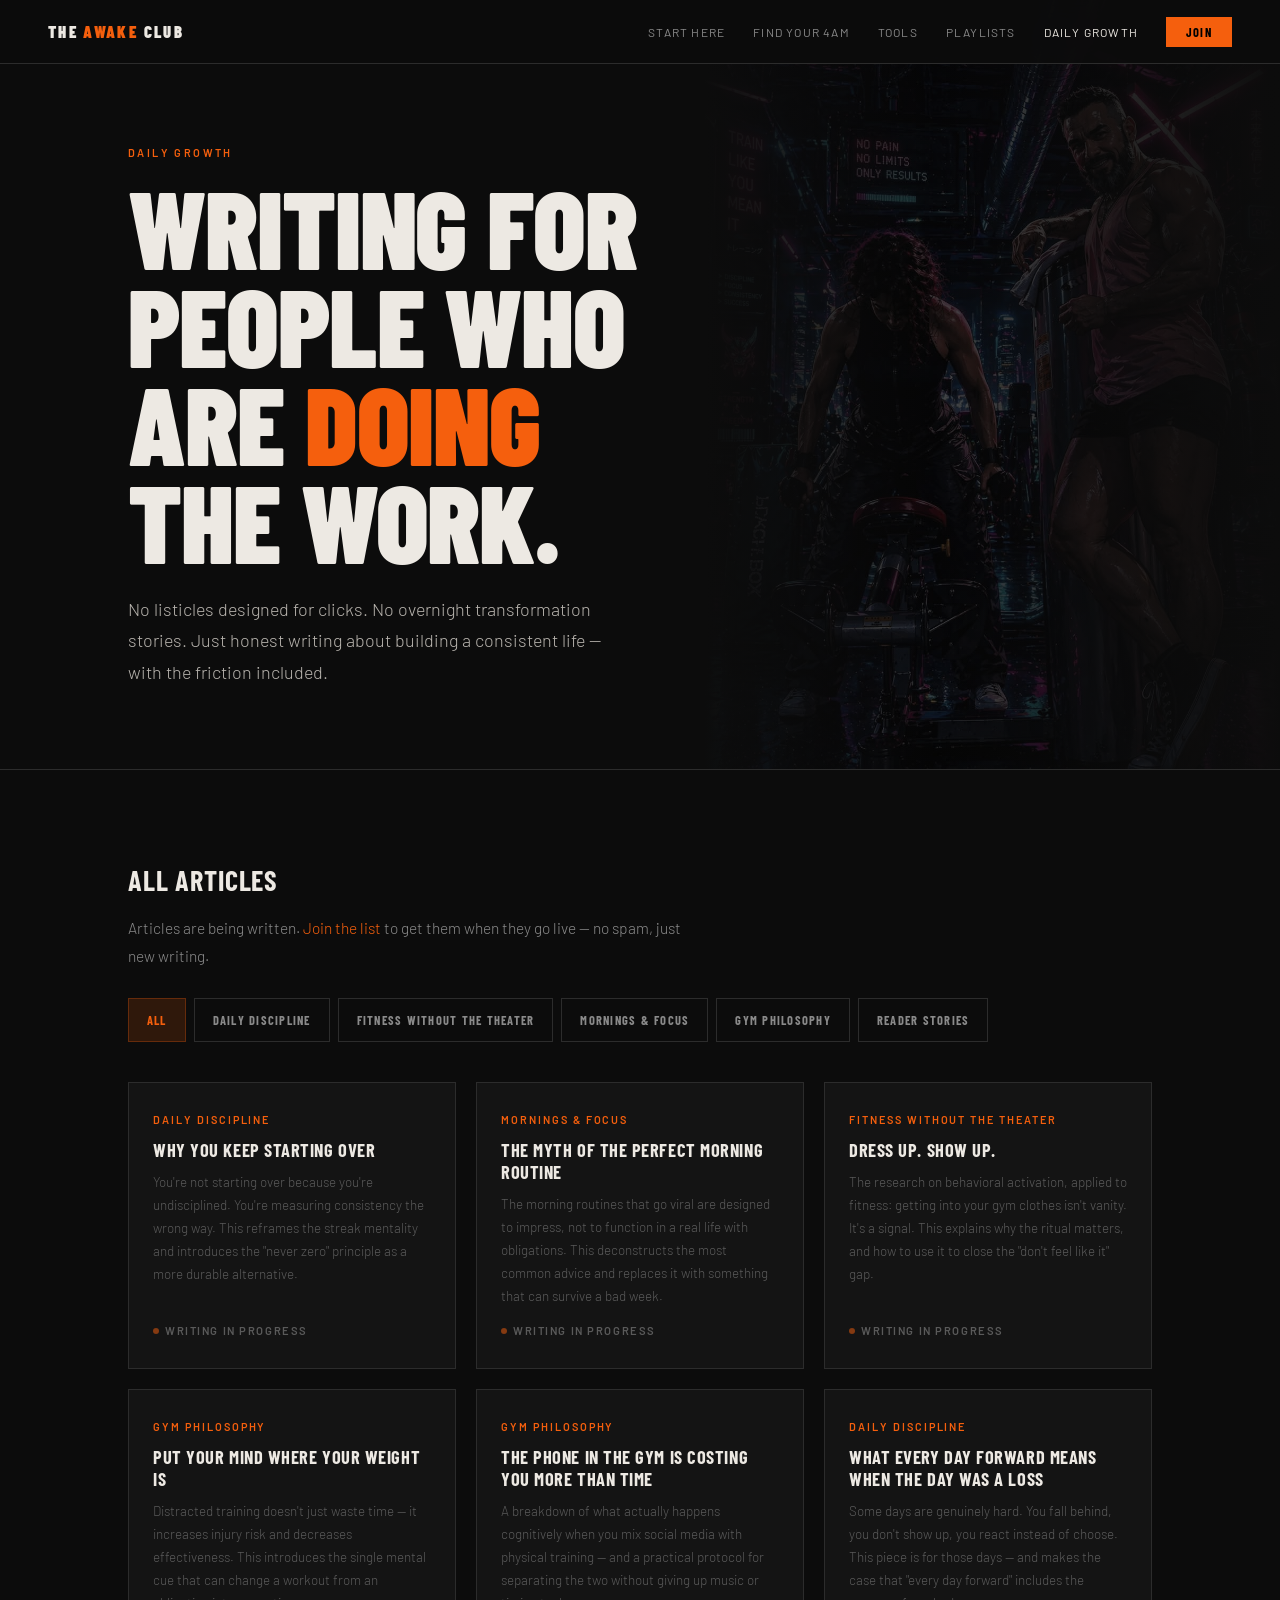
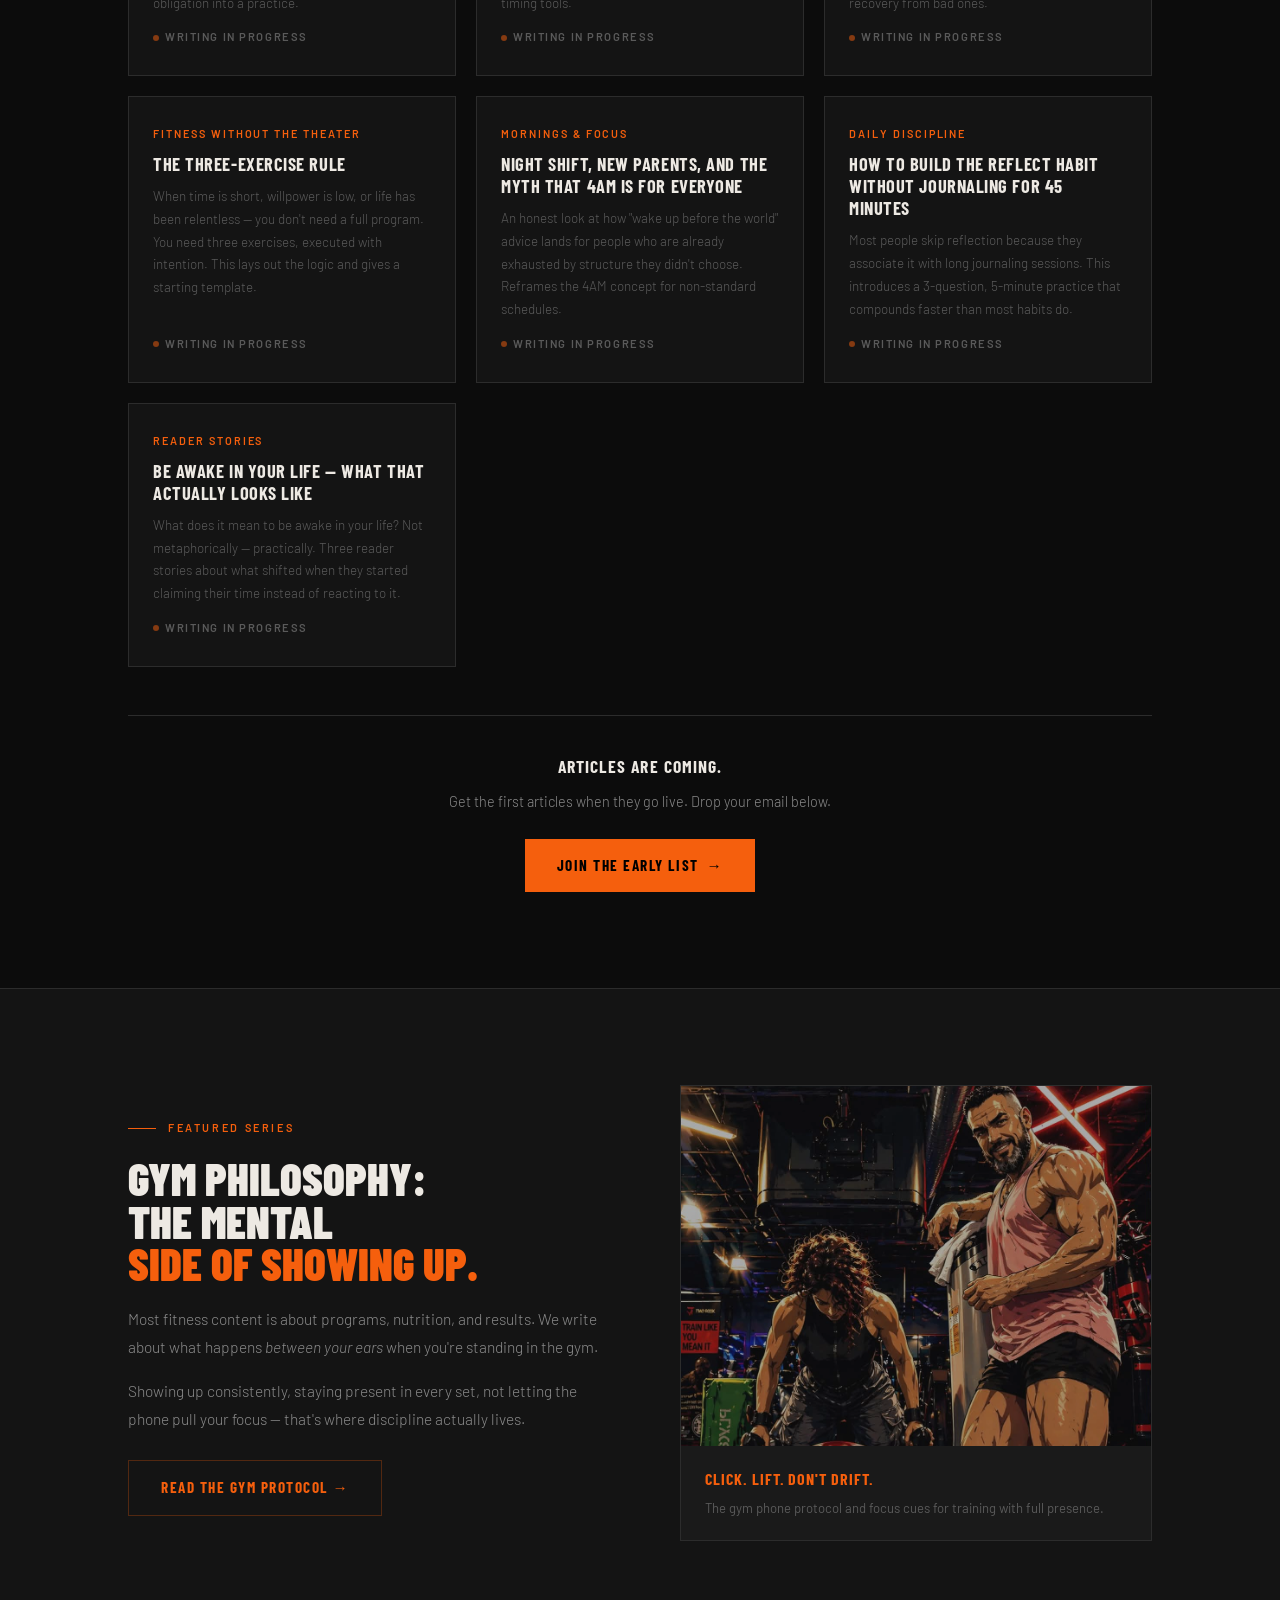
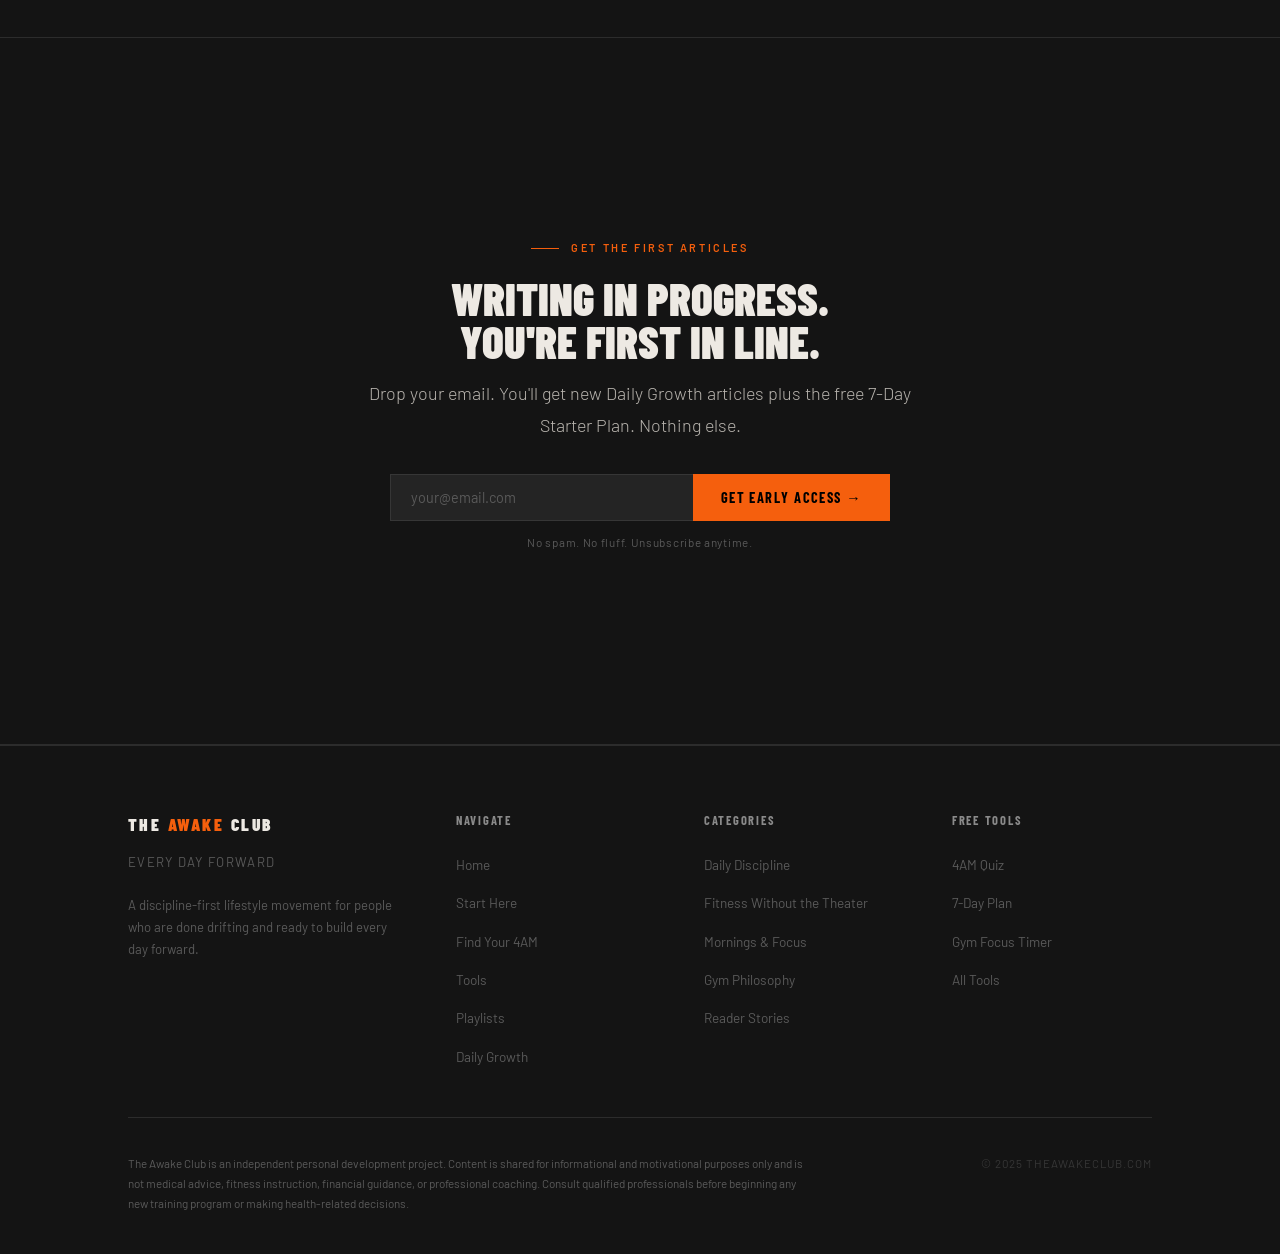
==== commit 7bf3d089: "Add files via upload" ====
--- a/daily-growth.html
+++ b/daily-growth.html
@@ -23,6 +23,7 @@
     <li><a href="start-here.html">Start Here</a></li>
     <li><a href="find-your-4am.html">Find Your 4AM</a></li>
     <li><a href="tools.html">Tools</a></li>
+    <li><a href="playlists.html">Playlists</a></li>
     <li><a href="daily-growth.html" class="active">Daily Growth</a></li>
     <li><a href="index.html#community" class="nav-cta">Join</a></li>
   </ul>
@@ -34,6 +35,7 @@
   <a href="start-here.html">Start Here</a>
   <a href="find-your-4am.html">Find Your 4AM</a>
   <a href="tools.html">Tools</a>
+  <a href="playlists.html">Playlists</a>
   <a href="daily-growth.html">Daily Growth</a>
   <a href="index.html#community">Join</a>
 </nav>
@@ -248,6 +250,7 @@
           <li><a href="start-here.html">Start Here</a></li>
           <li><a href="find-your-4am.html">Find Your 4AM</a></li>
           <li><a href="tools.html">Tools</a></li>
+          <li><a href="playlists.html">Playlists</a></li>
           <li><a href="daily-growth.html">Daily Growth</a></li>
         </ul>
       </div>
--- a/style.css
+++ b/style.css
@@ -693,3 +693,170 @@
   .quiz-result-row { grid-template-columns: 1fr; gap: 2px; }
   .quiz-result-row-label { font-size: 0.64rem; }
 }
+
+/* ============================================
+   PLAYLISTS PAGE — No-Drift Sound Library v1.0
+   ============================================ */
+
+.protocol-badge {
+  display: inline-flex; align-items: center; gap: 10px;
+  font-size: 0.68rem; font-weight: 600; letter-spacing: 0.2em;
+  text-transform: uppercase; color: var(--orange);
+  border: 1px solid var(--orange-border); padding: 6px 16px;
+  margin-bottom: 28px;
+}
+.protocol-badge::before { content: '▶'; font-size: 0.5rem; }
+
+/* Filter bar */
+.pl-filter-bar { display: flex; flex-wrap: wrap; gap: 8px; margin-bottom: 40px; }
+.pl-filter-tab {
+  font-family: var(--font-display); font-size: 0.78rem; font-weight: 700;
+  letter-spacing: 0.1em; text-transform: uppercase; padding: 8px 18px;
+  border: 1px solid var(--rule); color: var(--steel); cursor: pointer;
+  transition: all 0.18s; background: none; min-height: 44px;
+}
+.pl-filter-tab:hover, .pl-filter-tab.active {
+  border-color: var(--orange-border); color: var(--orange); background: var(--orange-glow);
+}
+
+/* Playlist card grid */
+.playlist-grid {
+  display: grid; grid-template-columns: repeat(2, 1fr);
+  gap: 1px; background: var(--rule); border: 1px solid var(--rule);
+}
+
+/* Playlist card */
+.playlist-card {
+  background: var(--charcoal); padding: 32px 28px;
+  display: flex; flex-direction: column;
+  transition: background 0.2s;
+}
+.playlist-card:hover { background: var(--dark); }
+.playlist-cat-name {
+  font-family: var(--font-display); font-weight: 900;
+  font-size: 1.6rem; text-transform: uppercase; letter-spacing: 0.03em;
+  color: var(--orange); line-height: 1; margin-bottom: 12px;
+}
+.playlist-desc {
+  font-size: 0.88rem; font-weight: 300; color: var(--steel);
+  line-height: 1.7; margin-bottom: 16px; flex: 1;
+}
+.playlist-tags { display: flex; flex-wrap: wrap; gap: 6px; margin-bottom: 22px; }
+.playlist-tag {
+  font-size: 0.6rem; font-weight: 600; letter-spacing: 0.14em;
+  text-transform: uppercase; color: var(--muted);
+  border: 1px solid var(--rule); padding: 3px 9px; line-height: 1.6;
+}
+.playlist-btns {
+  display: flex; flex-wrap: wrap; gap: 8px;
+  border-top: 1px solid var(--rule); padding-top: 20px; margin-top: auto;
+}
+
+/* Compact platform buttons */
+.pl-btn {
+  display: inline-flex; align-items: center; gap: 6px;
+  font-family: var(--font-display); font-weight: 700; font-size: 0.72rem;
+  letter-spacing: 0.1em; text-transform: uppercase;
+  padding: 8px 14px; cursor: pointer; border: none;
+  transition: all 0.18s; text-decoration: none; min-height: 36px;
+}
+.pl-btn-spotify {
+  color: #1DB954; border: 1px solid rgba(29,185,84,0.28); background: transparent;
+}
+.pl-btn-spotify:hover { background: rgba(29,185,84,0.08); border-color: #1DB954; }
+.pl-btn-yt {
+  color: var(--silver); border: 1px solid var(--rule-light); background: transparent;
+}
+.pl-btn-yt:hover { border-color: var(--steel); background: rgba(255,255,255,0.04); color: var(--white); }
+
+/* Live radio grid */
+.radio-grid {
+  display: grid; grid-template-columns: repeat(3, 1fr);
+  gap: 1px; background: var(--rule); border: 1px solid var(--rule);
+}
+.radio-card {
+  background: var(--dark); padding: 28px 24px;
+  display: flex; flex-direction: column; gap: 10px;
+  text-decoration: none; color: inherit; transition: background 0.2s;
+}
+.radio-card:hover { background: var(--charcoal); }
+.radio-card-name {
+  font-family: var(--font-display); font-weight: 900;
+  font-size: 1.1rem; text-transform: uppercase; letter-spacing: 0.05em;
+  color: var(--white); line-height: 1.1;
+}
+.radio-card-desc {
+  font-size: 0.84rem; font-weight: 300; color: var(--muted);
+  line-height: 1.65; flex: 1;
+}
+.radio-card-cta {
+  font-size: 0.68rem; font-weight: 600; letter-spacing: 0.14em;
+  text-transform: uppercase; color: var(--orange);
+}
+
+/* How-to step list */
+.pl-how-list {
+  display: flex; flex-direction: column; gap: 1px;
+  background: var(--rule); border: 1px solid var(--rule);
+}
+.pl-how-item {
+  background: var(--charcoal); padding: 20px 28px;
+  display: flex; align-items: flex-start; gap: 24px;
+}
+.pl-how-item:hover { background: var(--dark); }
+.pl-how-num {
+  font-family: var(--font-display); font-weight: 900;
+  font-size: 2.2rem; color: var(--orange); line-height: 1;
+  flex-shrink: 0; width: 44px;
+}
+.pl-how-text {
+  font-family: var(--font-display); font-weight: 700;
+  font-size: 1.05rem; text-transform: uppercase; letter-spacing: 0.05em;
+  color: var(--white); line-height: 1.2; margin-bottom: 4px;
+}
+.pl-how-sub {
+  font-size: 0.82rem; font-weight: 300; color: var(--muted); line-height: 1.65;
+}
+
+/* Crosslink grid */
+.pl-crosslink-grid {
+  display: grid; grid-template-columns: repeat(3, 1fr);
+  gap: 1px; background: var(--rule); border: 1px solid var(--rule);
+}
+.pl-crosslink-card {
+  background: var(--charcoal); padding: 28px 24px;
+  display: flex; flex-direction: column; gap: 8px;
+  text-decoration: none; color: inherit; transition: background 0.2s;
+}
+.pl-crosslink-card:hover { background: var(--dark); }
+.pl-crosslink-icon { font-size: 1.1rem; color: var(--orange); }
+.pl-crosslink-name {
+  font-family: var(--font-display); font-weight: 700;
+  font-size: 1rem; text-transform: uppercase; letter-spacing: 0.06em;
+  color: var(--white); line-height: 1.2;
+}
+.pl-crosslink-desc {
+  font-size: 0.82rem; font-weight: 300; color: var(--muted); line-height: 1.65; flex: 1;
+}
+.pl-crosslink-cta {
+  font-size: 0.68rem; font-weight: 600; letter-spacing: 0.14em;
+  text-transform: uppercase; color: var(--orange); margin-top: 4px;
+}
+
+/* Playlists responsive — 1024px */
+@media (max-width: 1024px) {
+  .radio-grid { grid-template-columns: repeat(2, 1fr); }
+  .pl-crosslink-grid { grid-template-columns: repeat(2, 1fr); }
+}
+
+/* Playlists responsive — 768px */
+@media (max-width: 768px) {
+  .playlist-grid { grid-template-columns: 1fr; }
+  .radio-grid { grid-template-columns: 1fr; }
+  .pl-crosslink-grid { grid-template-columns: 1fr; }
+  .pl-filter-bar { gap: 6px; }
+  .pl-filter-tab { padding: 8px 14px; font-size: 0.74rem; }
+  .playlist-card { padding: 24px 20px; }
+  .pl-how-item { padding: 16px 20px; gap: 16px; }
+  .pl-how-num { font-size: 1.6rem; width: 32px; }
+}
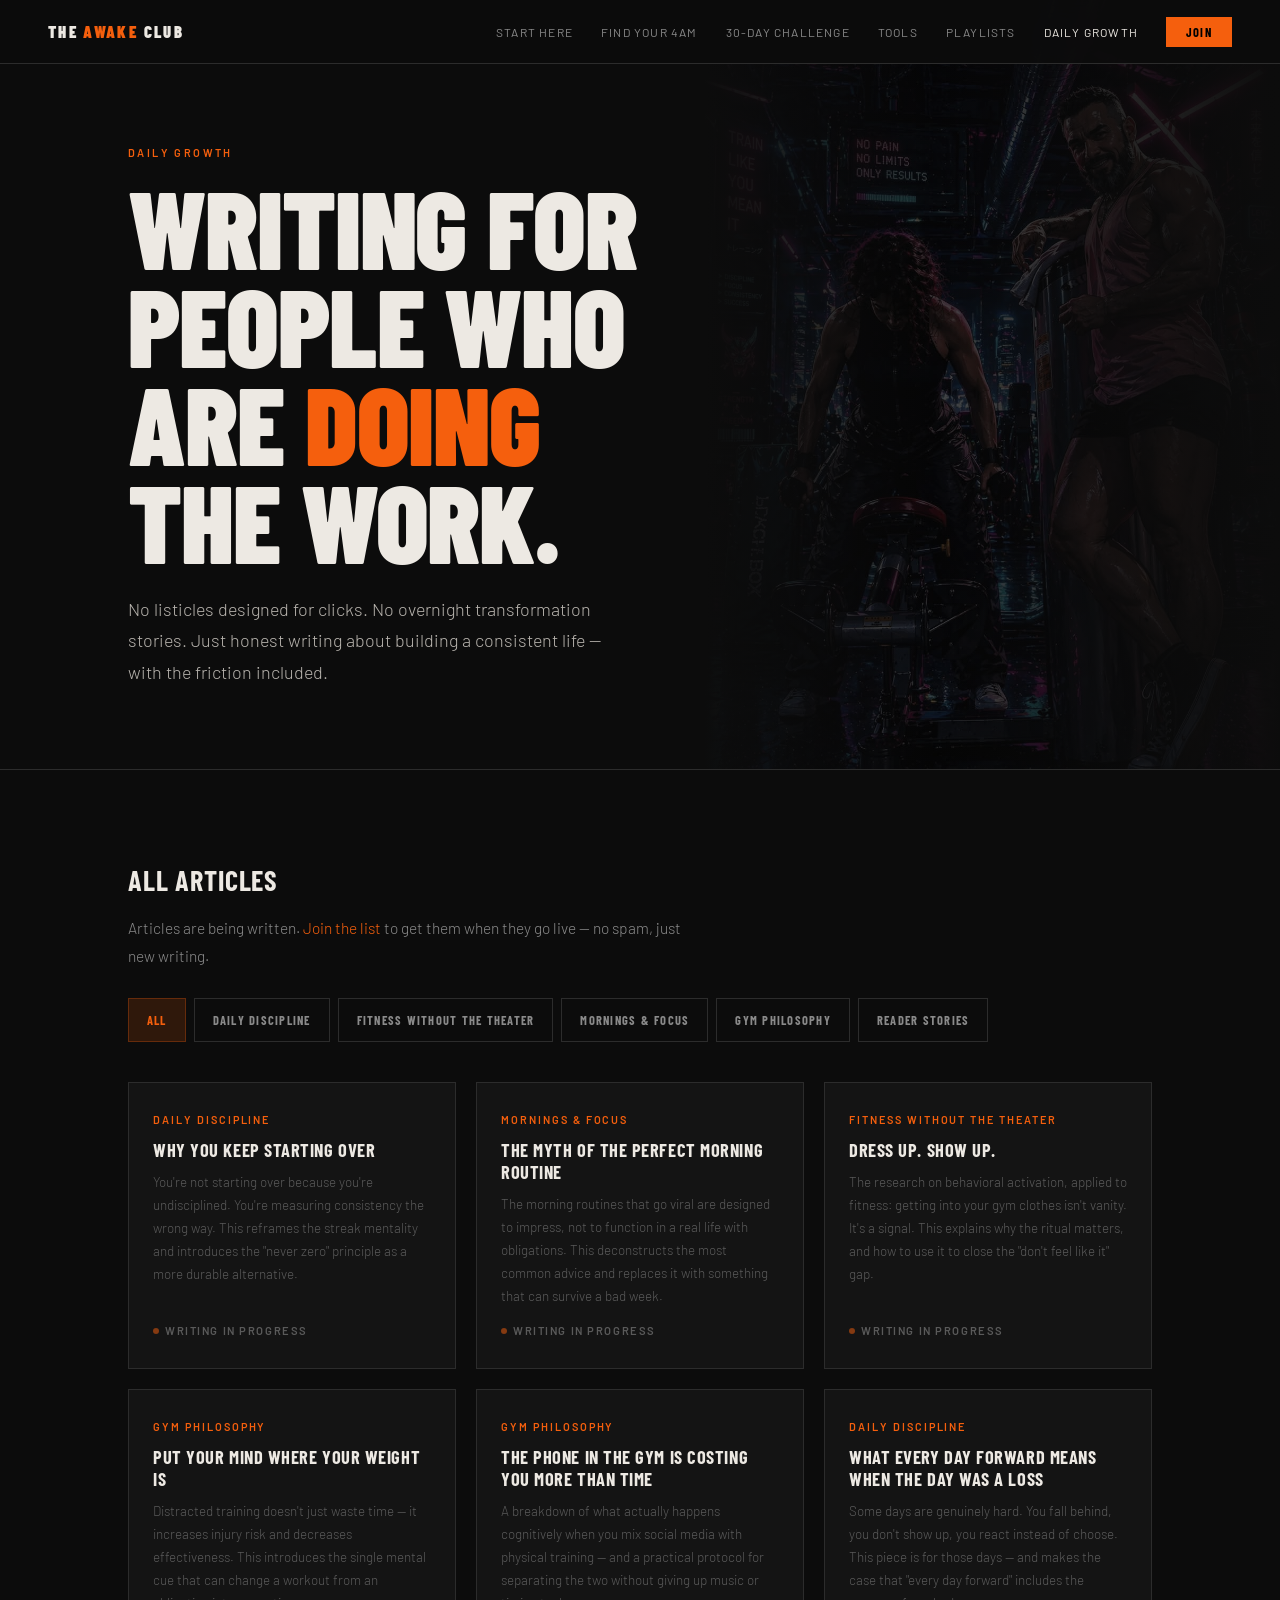
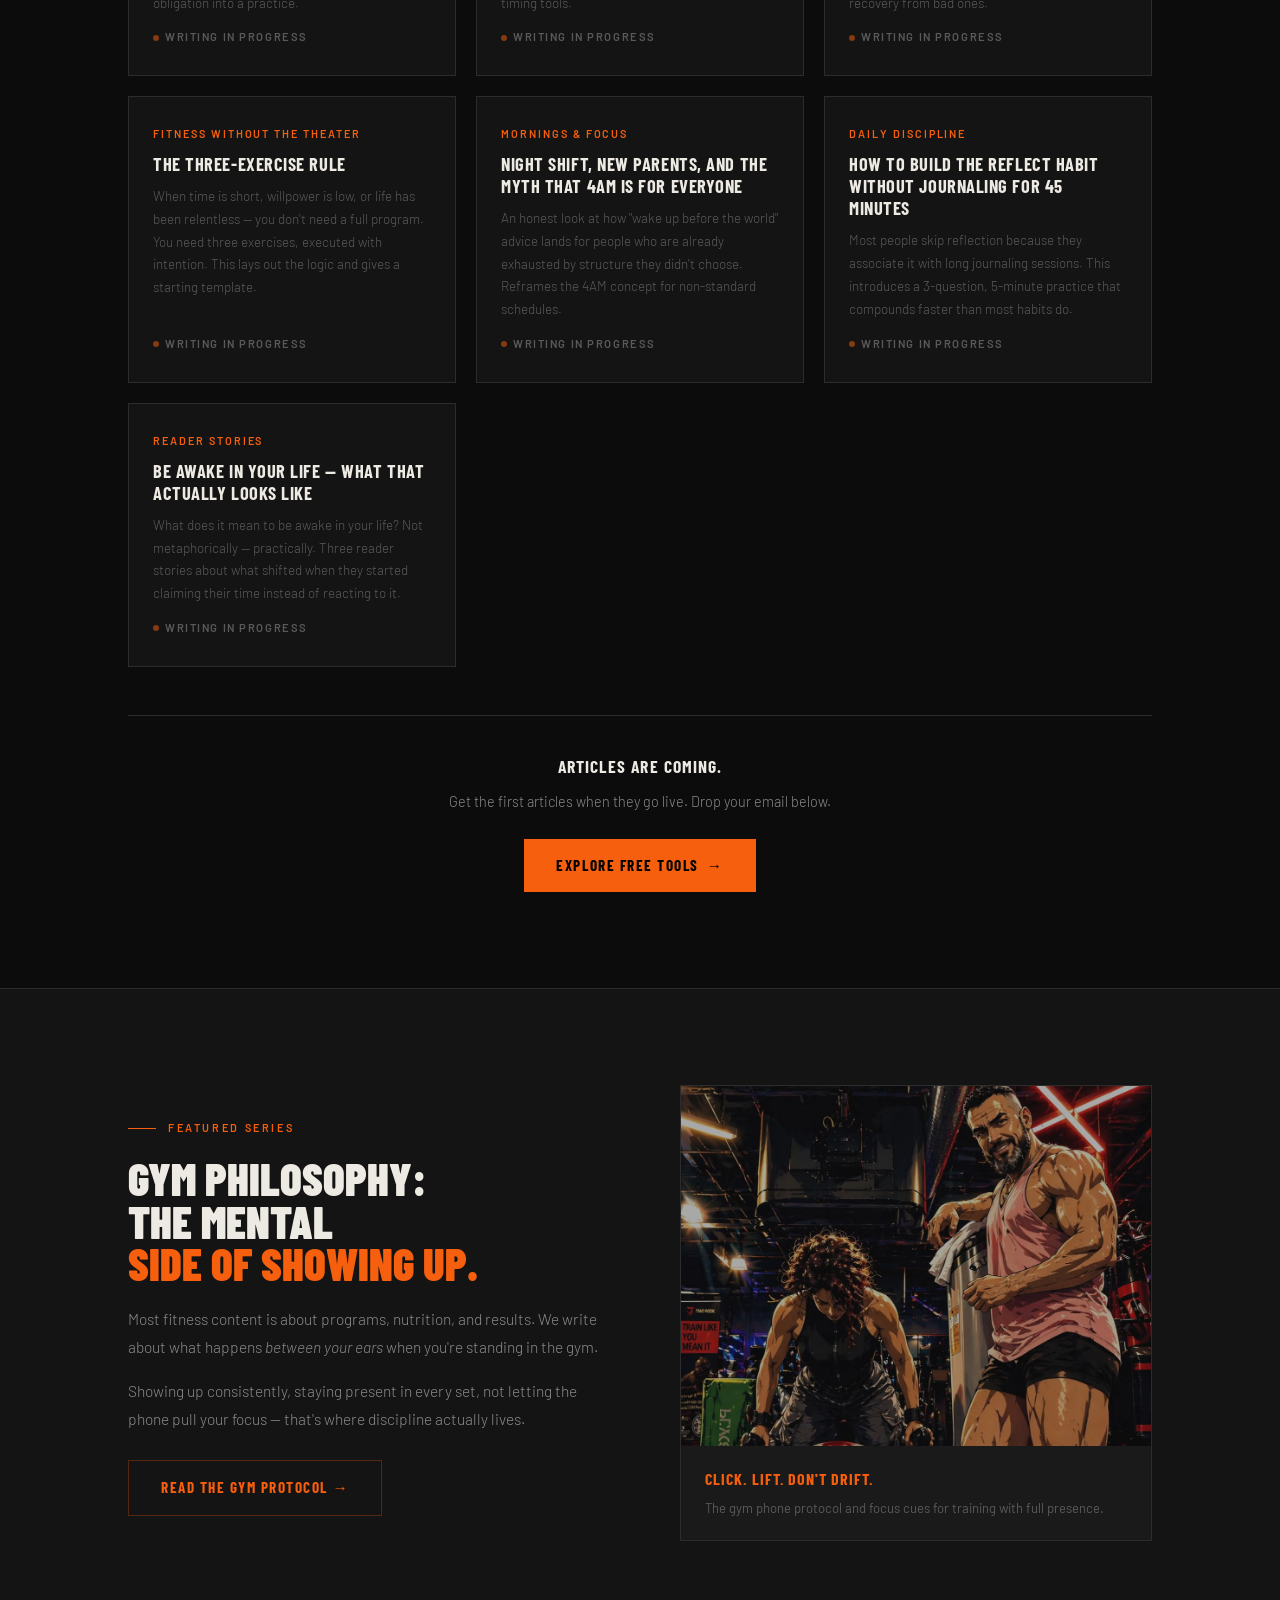
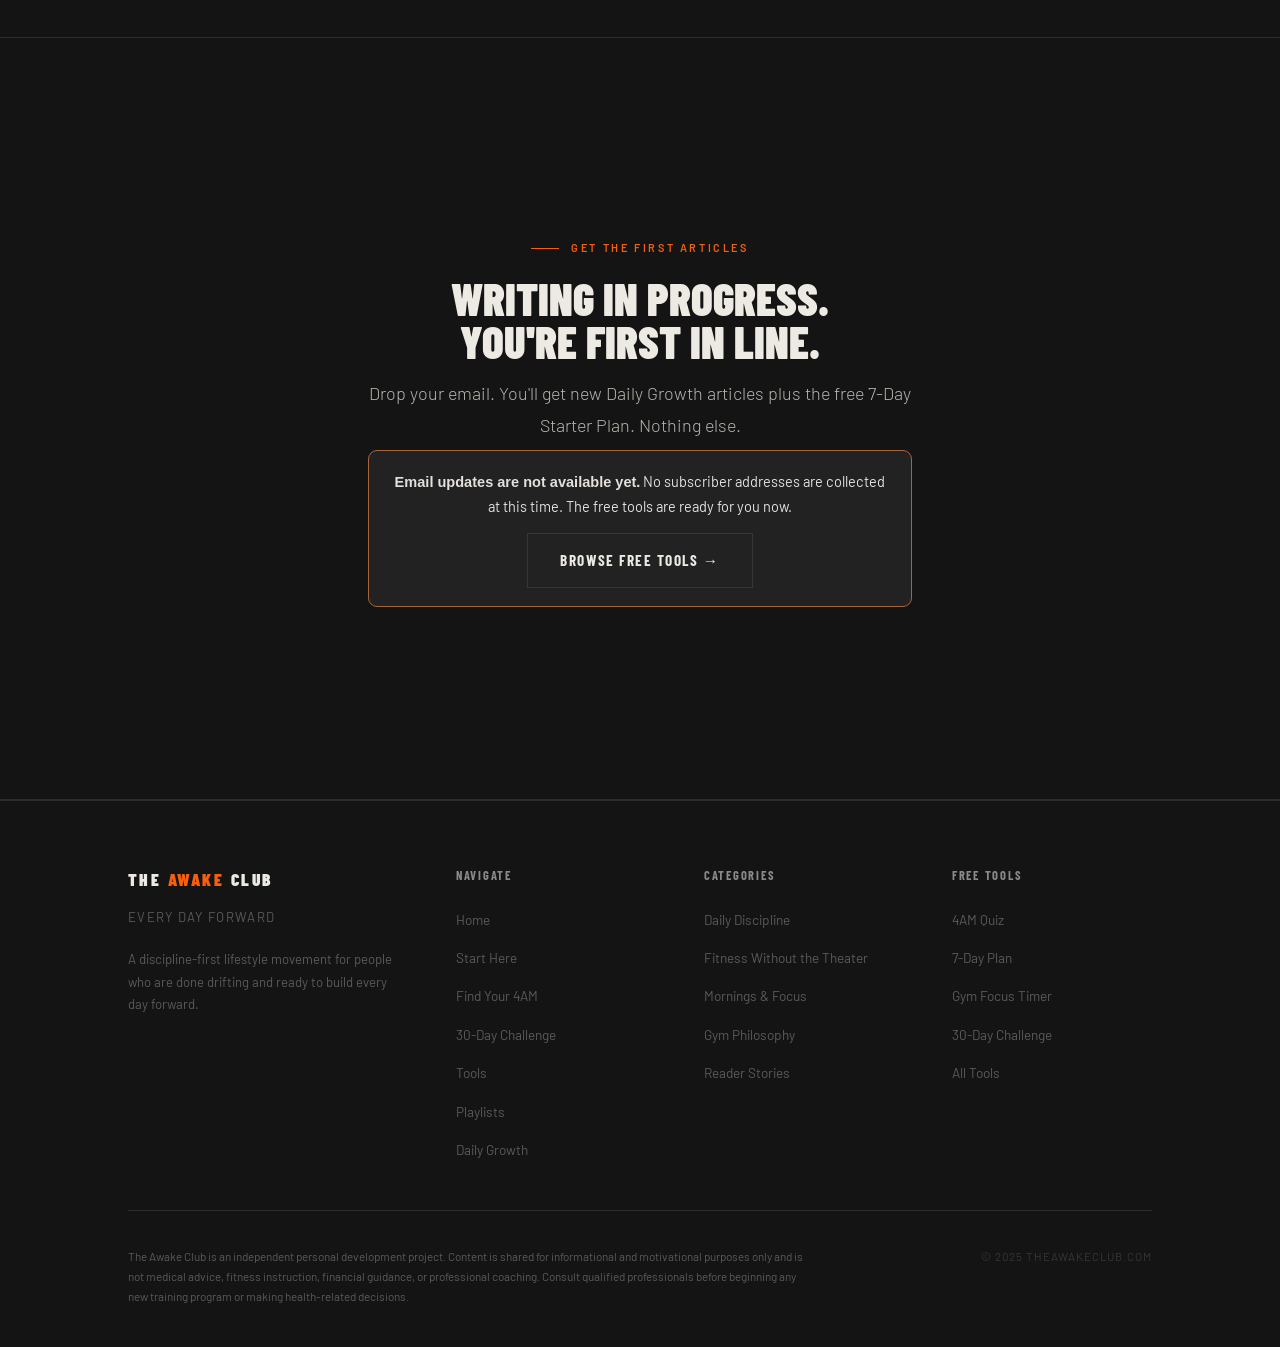
==== commit 5347fb01: "Launch 30-Day Challenge and replace broken signup flows with real resources" ====
--- a/daily-growth.html
+++ b/daily-growth.html
@@ -12,6 +12,7 @@
   <meta property="og:title" content="Daily Growth — The Awake Club">
   <meta property="og:description" content="Practical writing on discipline, fitness, focus, and daily habits. No listicles. No overnight transformations. Honest writing for people in it.">
   <meta property="og:image" content="https://theawakeclub.com/assets/images/gym-cyberpunk.jpg">
+  <link rel="icon" type="image/svg+xml" href="favicon.svg">
   <link rel="stylesheet" href="style.css">
 </head>
 <body>
@@ -22,7 +23,8 @@
   <ul class="nav-links" role="list">
     <li><a href="start-here.html">Start Here</a></li>
     <li><a href="find-your-4am.html">Find Your 4AM</a></li>
-    <li><a href="tools.html">Tools</a></li>
+    <li><a href="challenge.html">30-Day Challenge</a></li>
+          <li><a href="tools.html">Tools</a></li>
     <li><a href="playlists.html">Playlists</a></li>
     <li><a href="daily-growth.html" class="active">Daily Growth</a></li>
     <li><a href="index.html#community" class="nav-cta">Join</a></li>
@@ -34,6 +36,7 @@
 <nav class="nav-mobile" aria-label="Mobile navigation">
   <a href="start-here.html">Start Here</a>
   <a href="find-your-4am.html">Find Your 4AM</a>
+  <a href="challenge.html">30-Day Challenge</a>
   <a href="tools.html">Tools</a>
   <a href="playlists.html">Playlists</a>
   <a href="daily-growth.html">Daily Growth</a>
@@ -166,7 +169,7 @@
       <p class="body-text" style="margin-bottom:24px;font-size:.9rem;">
         Get the first articles when they go live. Drop your email below.
       </p>
-      <a href="#subscribe" class="btn btn-primary btn-arrow">Join the Early List</a>
+      <a href="tools.html" class="btn btn-primary btn-arrow">Explore Free Tools</a>
     </div>
 
   </div>
@@ -223,13 +226,8 @@
         EMAIL FORM: daily-growth subscriber
         TODO: Connect to email provider — tag as "daily-growth".
       -->
-      <form class="email-form" action="#" method="post"
-            data-form-id="daily-growth"
-            aria-label="Subscribe to Daily Growth">
-        <input type="email" name="email" placeholder="your@email.com" required aria-label="Email address">
-        <button type="submit">Get Early Access →</button>
-      </form>
-      <p class="email-fine">No spam. No fluff. Unsubscribe anytime.</p>
+      <div class="ac-newsletter-pending" role="note"><p><strong>Email updates are not available yet.</strong> No subscriber addresses are collected at this time. The free tools are ready for you now.</p><a class="btn btn-ghost" href="tools.html">Browse Free Tools →</a></div>
+
     </div>
   </div>
 </section>
@@ -249,6 +247,7 @@
           <li><a href="index.html">Home</a></li>
           <li><a href="start-here.html">Start Here</a></li>
           <li><a href="find-your-4am.html">Find Your 4AM</a></li>
+          <li><a href="challenge.html">30-Day Challenge</a></li>
           <li><a href="tools.html">Tools</a></li>
           <li><a href="playlists.html">Playlists</a></li>
           <li><a href="daily-growth.html">Daily Growth</a></li>
@@ -270,7 +269,8 @@
           <li><a href="find-your-4am.html#quiz">4AM Quiz</a></li>
           <li><a href="tools.html#starter-plan">7-Day Plan</a></li>
           <li><a href="tools.html#gym-timer">Gym Focus Timer</a></li>
-          <li><a href="tools.html">All Tools</a></li>
+          <li><a href="challenge.html">30-Day Challenge</a></li>
+    <li><a href="tools.html">All Tools</a></li>
         </ul>
       </div>
     </div>
--- a/style.css
+++ b/style.css
@@ -860,3 +860,196 @@
   .pl-how-item { padding: 16px 20px; gap: 16px; }
   .pl-how-num { font-size: 1.6rem; width: 32px; }
 }
+
+/* ============================================
+   SHOW-UP STRUCTURE QUIZ — v1.0
+   ============================================ */
+
+/* Option text */
+.quiz-option span {
+  font-size: 0.88rem; color: var(--silver);
+  line-height: 1.5; flex: 1;
+}
+.quiz-option.selected span { color: var(--white); }
+
+/* Two-column quiz layout */
+.sus-quiz-layout {
+  display: grid;
+  grid-template-columns: 1fr 2fr;
+  gap: 80px;
+  align-items: start;
+}
+
+/* Result card */
+.sus-result-card {
+  background: var(--charcoal); border: 1px solid var(--orange-border);
+  padding: 40px 36px; margin-top: 8px;
+}
+
+.sus-result-badge {
+  font-size: 0.68rem; font-weight: 600; letter-spacing: 0.22em;
+  text-transform: uppercase; color: var(--orange); margin-bottom: 12px;
+}
+
+.sus-result-title {
+  font-family: var(--font-display); font-weight: 900;
+  font-size: clamp(2rem, 5vw, 3.2rem); text-transform: uppercase;
+  color: var(--white); line-height: 0.95; margin-bottom: 16px;
+}
+
+.sus-result-identity {
+  font-family: var(--font-display); font-weight: 700;
+  font-size: 1.05rem; text-transform: uppercase; letter-spacing: 0.04em;
+  color: var(--orange); line-height: 1.35; margin-bottom: 28px;
+}
+
+/* Stats row */
+.sus-stats-row {
+  display: grid; grid-template-columns: repeat(3, 1fr);
+  gap: 1px; background: var(--rule); border: 1px solid var(--rule);
+  margin-bottom: 28px;
+}
+.sus-stat-cell {
+  background: var(--dark); padding: 20px 16px;
+  display: flex; flex-direction: column; gap: 6px;
+}
+.sus-stat-label {
+  font-size: 0.64rem; font-weight: 600; letter-spacing: 0.18em;
+  text-transform: uppercase; color: var(--muted);
+}
+.sus-stat-val {
+  font-family: var(--font-display); font-weight: 700;
+  font-size: 1.1rem; text-transform: uppercase; letter-spacing: 0.04em;
+  color: var(--white);
+}
+
+/* Friction box */
+.sus-friction-box {
+  background: var(--dark); border: 1px solid var(--rule);
+  border-left: 3px solid var(--orange); padding: 24px 20px;
+  margin-bottom: 28px;
+}
+.sus-friction-label {
+  font-size: 0.64rem; font-weight: 600; letter-spacing: 0.18em;
+  text-transform: uppercase; color: var(--orange); margin-bottom: 8px;
+}
+.sus-friction-quote {
+  font-family: var(--font-display); font-weight: 700;
+  font-size: 1rem; text-transform: uppercase; letter-spacing: 0.04em;
+  color: var(--white); margin-bottom: 10px;
+}
+.sus-friction-body {
+  font-size: 0.88rem; font-weight: 300; color: var(--steel); line-height: 1.75;
+}
+
+/* Session wrapper */
+.sus-wrapper-section { margin-bottom: 32px; }
+.sus-sub-label {
+  font-size: 0.64rem; font-weight: 600; letter-spacing: 0.18em;
+  text-transform: uppercase; color: var(--muted); margin-bottom: 12px;
+}
+.sus-wrapper-grid {
+  display: grid; grid-template-columns: repeat(4, 1fr);
+  gap: 1px; background: var(--rule); border: 1px solid var(--rule);
+}
+.sus-wrapper-cell { background: var(--dark); padding: 20px 16px; }
+.sus-wrapper-step {
+  display: block;
+  font-family: var(--font-display); font-weight: 900;
+  font-size: 1rem; text-transform: uppercase; letter-spacing: 0.06em;
+  color: var(--orange); margin-bottom: 8px;
+}
+.sus-wrapper-text {
+  font-size: 0.82rem; font-weight: 300; color: var(--muted); line-height: 1.65;
+}
+
+/* Focus cue */
+.sus-focus-cue {
+  font-family: var(--font-display); font-weight: 900;
+  font-size: clamp(1.8rem, 4vw, 3rem); text-transform: uppercase;
+  letter-spacing: 0.03em; color: var(--orange); text-align: center;
+  padding: 32px 0; line-height: 1;
+  border-top: 1px solid var(--rule); border-bottom: 1px solid var(--rule);
+  margin-bottom: 32px;
+}
+
+/* Action cards */
+.sus-action-cards {
+  display: grid; grid-template-columns: repeat(3, 1fr);
+  gap: 1px; background: var(--rule); border: 1px solid var(--rule);
+  margin-bottom: 32px;
+}
+.sus-action-card {
+  background: var(--charcoal); padding: 24px 20px;
+  display: flex; flex-direction: column; gap: 8px;
+  text-decoration: none; color: inherit; transition: background 0.2s;
+}
+.sus-action-card:hover { background: var(--dark); }
+.sus-action-label {
+  font-size: 0.64rem; font-weight: 600; letter-spacing: 0.16em;
+  text-transform: uppercase; color: var(--muted);
+}
+.sus-action-body {
+  font-family: var(--font-display); font-weight: 700;
+  font-size: 0.95rem; text-transform: uppercase; letter-spacing: 0.04em;
+  color: var(--white); line-height: 1.2; flex: 1;
+}
+.sus-action-cta {
+  font-size: 0.68rem; font-weight: 600; letter-spacing: 0.14em;
+  text-transform: uppercase; color: var(--orange);
+}
+
+/* Email CTA */
+.sus-email-cta {
+  background: var(--dark); border: 1px solid var(--rule);
+  padding: 32px 28px; margin-bottom: 28px; text-align: center;
+}
+.sus-email-hed {
+  font-family: var(--font-display); font-weight: 700;
+  font-size: 1.2rem; text-transform: uppercase; letter-spacing: 0.04em;
+  color: var(--white); margin-bottom: 10px;
+}
+.sus-email-body {
+  font-size: 0.88rem; font-weight: 300; color: var(--steel); line-height: 1.75;
+}
+
+/* Disclaimer */
+.sus-disclaimer {
+  border-top: 1px solid var(--rule); padding-top: 20px; margin-top: 8px;
+}
+.sus-disclaimer p {
+  font-size: 0.73rem; color: var(--muted); line-height: 1.7;
+}
+
+/* SUS responsive — 1024px */
+@media (max-width: 1024px) {
+  .sus-quiz-layout { grid-template-columns: 1fr 1.6fr; gap: 48px; }
+  .sus-wrapper-grid { grid-template-columns: repeat(2, 1fr); }
+}
+
+/* SUS responsive — 768px */
+@media (max-width: 768px) {
+  .sus-quiz-layout { grid-template-columns: 1fr; gap: 40px; }
+  .sus-result-card { padding: 24px 18px; }
+  .sus-wrapper-grid { grid-template-columns: repeat(2, 1fr); }
+  .sus-action-cards { grid-template-columns: 1fr; }
+  .sus-focus-cue { font-size: clamp(1.4rem, 7vw, 2rem); }
+}
+
+/* SUS responsive — 480px */
+@media (max-width: 480px) {
+  .sus-stats-row { grid-template-columns: 1fr; }
+  .sus-wrapper-grid { grid-template-columns: 1fr; }
+}
+
+
+/* The Awake Club: real free content and 30-day challenge invitation */
+.awake-challenge-promo{background:#23180f;border-top:1px solid #6b4127;border-bottom:1px solid #6b4127;padding:39px 0}
+.awake-promo-layout{display:flex;align-items:center;justify-content:space-between;gap:25px;flex-wrap:wrap}
+.awake-promo-layout>div{max-width:720px}
+.awake-promo-layout h2{font-family:var(--font-display);font-size:clamp(1.5rem,3.5vw,2.6rem);color:#fff;text-transform:uppercase;margin:4px 0 10px}
+.awake-promo-layout p:not(.section-label){color:#ded2c7;font-size:.98rem}
+.ac-direct-download,.ac-newsletter-pending{padding:18px 22px;background:#222;border:1px solid #a6643b;border-radius:9px}
+.ac-direct-download p,.ac-newsletter-pending p{color:#e3e0dd;font-size:.91rem;margin:0 0 15px}
+.ac-direct-download a,.ac-newsletter-pending a{display:inline-flex}
+@media (prefers-reduced-motion: reduce){html:focus-within{scroll-behavior:auto!important}*,*::before,*::after{animation-duration:.01ms!important;transition-duration:.01ms!important}}
